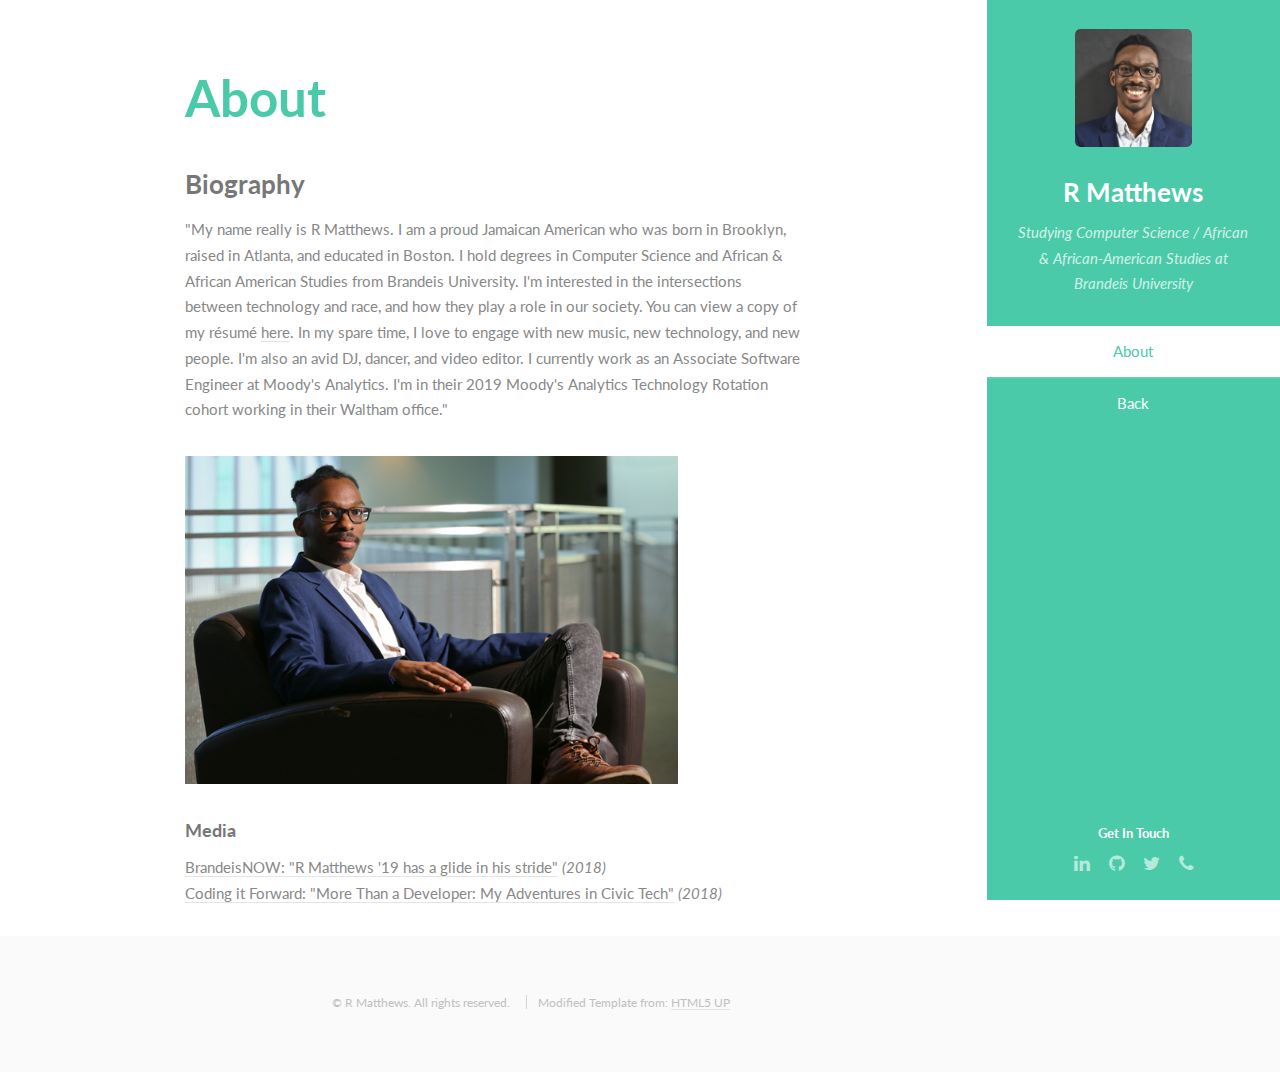
==== about.html @ 889acfdd "bio update" ====
<!DOCTYPE HTML>
<!--
	Read Only by HTML5 UP
	html5up.net | @ajlkn
	Free for personal and commercial use under the CCA 3.0 license (html5up.net/license)
-->
<html>

<head>
	<title>R Matthews</title>
	<meta charset="utf-8" />
	<meta name="viewport" content="width=device-width, initial-scale=1" />
	<!--[if lte IE 8]><script src="assets/js/ie/html5shiv.js"></script><![endif]-->
	<link rel="stylesheet" href="assets/css/main.css" />
	<!--[if lte IE 8]><link rel="stylesheet" href="assets/css/ie8.css" /><![endif]-->
</head>

<body>

	<!-- Header -->
	<section id="header">
		<header>
			<span class="image avatar"><img src="images/avatar.jpg" alt="" /></span>
			<h1 id="logo"><a href="index.html">R Matthews</a></h1>
			<p>Studying Computer Science / African & African-American Studies at Brandeis University</p>
		</header>
		<nav id="nav">
			<ul>
				<li><a href="#one" class="active">About</a></li>
				<li><a href="index.html">Back</a></li>
			</ul>
		</nav>
		<footer>
			<h5>Get In Touch</h5>
			<ul class="icons">
				<li><a href="https://linkedin.com/in/rrmatthews" class="icon fa-linkedin"><span
							class="label">LinkedIn</span></a></li>
				<li><a href="https://github.com/rrmatthews" class="icon fa-github"><span class="label">Github</span></a>
				</li>
				<li><a href="https://twitter.com/rrmatthews_/" class="icon fa-twitter"><span
							class="label">Twitter</span></a></li>
				<li><a href="tel:4048952339" class="icon fa-phone"><span class="label">Call Me</span></a></li>
			</ul>
		</footer>
	</section>

	<!-- Wrapper -->
	<div id="wrapper">

		<!-- Main -->
		<div id="main">

			<!-- One -->
			<section id="two">
				<div class="container">
					<header class="major">
						<h2>About</h2>
					</header>
					<h3>Biography</h3>
					<p>"My name really is R Matthews. I am a proud Jamaican American who was born in Brooklyn, raised in
						Atlanta, and educated in Boston. I hold degrees in Computer Science and African & African
						American Studies from Brandeis University. I'm interested in the intersections between
						technology and race, and how they play a role in our society. You can view a copy of my résumé
						<a href="resume.html">here</a>. In my spare time, I love to engage with new music, new
						technology, and new people. I'm also an avid DJ, dancer, and video editor. I currently work as an Associate Software Engineer at Moody's Analytics. I'm in their 2019
						Moody's Analytics Technology Rotation cohort working in their Waltham office."</p>
					<img src="images/rbio.jpg" width="80%" height="80%">
					<br>
					<br>
					<h4>Media</h4>
					<a href="http://www.brandeis.edu/now/2018/may/r-matthews-profile.html">BrandeisNOW: "R Matthews '19
						has a glide in his stride"</a><em> (2018)</em>
					<br>
					<a
						href="https://blog.codingitforward.com/more-than-a-developer-my-adventures-in-civic-tech-6058b8c150d8">Coding
						it Forward: "More Than a Developer: My Adventures in Civic Tech"</a><em> (2018)</em>
				</div>
			</section>
		</div>
	</div>

	<!-- Footer -->
	<section id="footer">
		<div class="container">
			<ul class="copyright">
				<li>&copy; R Matthews. All rights reserved.</li>
				<li>Modified Template from: <a href="http://html5up.net">HTML5 UP</a></li>
			</ul>
		</div>
	</section>

	<!-- Scripts -->
	<script src="assets/js/jquery.min.js"></script>
	<script src="assets/js/jquery.scrollzer.min.js"></script>
	<script src="assets/js/jquery.scrolly.min.js"></script>
	<script src="assets/js/skel.min.js"></script>
	<script src="assets/js/util.js"></script>
	<!--[if lte IE 8]><script src="assets/js/ie/respond.min.js"></script><![endif]-->
	<script src="assets/js/main.js"></script>
</body>
---- assets/css/main.css ----
@import url("font-awesome.min.css");
@import url("https://fonts.googleapis.com/css?family=Lato:400,400italic,700,700italic|Source+Code+Pro:400");

/*
	Read Only by HTML5 UP
	html5up.net | @ajlkn
	Free for personal and commercial use under the CCA 3.0 license (html5up.net/license)
*/

/* Reset */

	html, body, div, span, applet, object, iframe, h1, h2, h3, h4, h5, h6, p, blockquote, pre, a, abbr, acronym, address, big, cite, code, del, dfn, em, img, ins, kbd, q, s, samp, small, strike, strong, sub, sup, tt, var, b, u, i, center, dl, dt, dd, ol, ul, li, fieldset, form, label, legend, table, caption, tbody, tfoot, thead, tr, th, td, article, aside, canvas, details, embed, figure, figcaption, footer, header, hgroup, menu, nav, output, ruby, section, summary, time, mark, audio, video {
		margin: 0;
		padding: 0;
		border: 0;
		font-size: 100%;
		font: inherit;
		vertical-align: baseline;
	}

	article, aside, details, figcaption, figure, footer, header, hgroup, menu, nav, section {
		display: block;
	}

	body {
		line-height: 1;
	}

	ol, ul {
		list-style: none;
	}

	blockquote, q {
		quotes: none;
	}

	blockquote:before, blockquote:after, q:before, q:after {
		content: '';
		content: none;
	}

	table {
		border-collapse: collapse;
		border-spacing: 0;
	}

	body {
		-webkit-text-size-adjust: none;
	}

/* Box Model */

	*, *:before, *:after {
		-moz-box-sizing: border-box;
		-webkit-box-sizing: border-box;
		box-sizing: border-box;
	}

/* Containers */

	.container {
		margin-left: auto;
		margin-right: auto;
	}

	.container.\31 25\25 {
		width: 100%;
		max-width: 56.25em;
		min-width: 45em;
	}

	.container.\37 5\25 {
		width: 33.75em;
	}

	.container.\35 0\25 {
		width: 22.5em;
	}

	.container.\32 5\25 {
		width: 11.25em;
	}

	.container {
		width: 45em;
	}

	@media screen and (max-width: 1680px) {

		.container.\31 25\25 {
			width: 100%;
			max-width: 56.25em;
			min-width: 45em;
		}

		.container.\37 5\25 {
			width: 33.75em;
		}

		.container.\35 0\25 {
			width: 22.5em;
		}

		.container.\32 5\25 {
			width: 11.25em;
		}

		.container {
			width: 45em;
		}

	}

	@media screen and (max-width: 1280px) {

		.container.\31 25\25 {
			width: 100%;
			max-width: 52.5em;
			min-width: 42em;
		}

		.container.\37 5\25 {
			width: 31.5em;
		}

		.container.\35 0\25 {
			width: 21em;
		}

		.container.\32 5\25 {
			width: 10.5em;
		}

		.container {
			width: 42em;
		}

	}

	@media screen and (max-width: 1024px) {

		.container.\31 25\25 {
			width: 100%;
			max-width: 106.25%;
			min-width: 85%;
		}

		.container.\37 5\25 {
			width: 63.75%;
		}

		.container.\35 0\25 {
			width: 42.5%;
		}

		.container.\32 5\25 {
			width: 21.25%;
		}

		.container {
			width: 85% !important;
		}

	}

	@media screen and (max-width: 736px) {

		.container.\31 25\25 {
			width: 100%;
			max-width: 112.5%;
			min-width: 90%;
		}

		.container.\37 5\25 {
			width: 67.5%;
		}

		.container.\35 0\25 {
			width: 45%;
		}

		.container.\32 5\25 {
			width: 22.5%;
		}

		.container {
			width: 90% !important;
		}

	}

	@media screen and (max-width: 480px) {

		.container.\31 25\25 {
			width: 100%;
			max-width: 112.5%;
			min-width: 90%;
		}

		.container.\37 5\25 {
			width: 67.5%;
		}

		.container.\35 0\25 {
			width: 45%;
		}

		.container.\32 5\25 {
			width: 22.5%;
		}

		.container {
			width: 90% !important;
		}

	}

/* Grid */

	.row {
		border-bottom: solid 1px transparent;
		-moz-box-sizing: border-box;
		-webkit-box-sizing: border-box;
		box-sizing: border-box;
	}

	.row > * {
		float: left;
		-moz-box-sizing: border-box;
		-webkit-box-sizing: border-box;
		box-sizing: border-box;
	}

	.row:after, .row:before {
		content: '';
		display: block;
		clear: both;
		height: 0;
	}

	.row.uniform > * > :first-child {
		margin-top: 0;
	}

	.row.uniform > * > :last-child {
		margin-bottom: 0;
	}

	.row.\30 \25 > * {
		padding: 0 0 0 0em;
	}

	.row.\30 \25 {
		margin: 0 0 -1px 0em;
	}

	.row.uniform.\30 \25 > * {
		padding: 0em 0 0 0em;
	}

	.row.uniform.\30 \25 {
		margin: 0em 0 -1px 0em;
	}

	.row > * {
		padding: 0 0 0 2em;
	}

	.row {
		margin: 0 0 -1px -2em;
	}

	.row.uniform > * {
		padding: 2em 0 0 2em;
	}

	.row.uniform {
		margin: -2em 0 -1px -2em;
	}

	.row.\32 00\25 > * {
		padding: 0 0 0 4em;
	}

	.row.\32 00\25 {
		margin: 0 0 -1px -4em;
	}

	.row.uniform.\32 00\25 > * {
		padding: 4em 0 0 4em;
	}

	.row.uniform.\32 00\25 {
		margin: -4em 0 -1px -4em;
	}

	.row.\31 50\25 > * {
		padding: 0 0 0 3em;
	}

	.row.\31 50\25 {
		margin: 0 0 -1px -3em;
	}

	.row.uniform.\31 50\25 > * {
		padding: 3em 0 0 3em;
	}

	.row.uniform.\31 50\25 {
		margin: -3em 0 -1px -3em;
	}

	.row.\35 0\25 > * {
		padding: 0 0 0 1em;
	}

	.row.\35 0\25 {
		margin: 0 0 -1px -1em;
	}

	.row.uniform.\35 0\25 > * {
		padding: 1em 0 0 1em;
	}

	.row.uniform.\35 0\25 {
		margin: -1em 0 -1px -1em;
	}

	.row.\32 5\25 > * {
		padding: 0 0 0 0.5em;
	}

	.row.\32 5\25 {
		margin: 0 0 -1px -0.5em;
	}

	.row.uniform.\32 5\25 > * {
		padding: 0.5em 0 0 0.5em;
	}

	.row.uniform.\32 5\25 {
		margin: -0.5em 0 -1px -0.5em;
	}

	.\31 2u, .\31 2u\24 {
		width: 100%;
		clear: none;
		margin-left: 0;
	}

	.\31 1u, .\31 1u\24 {
		width: 91.6666666667%;
		clear: none;
		margin-left: 0;
	}

	.\31 0u, .\31 0u\24 {
		width: 83.3333333333%;
		clear: none;
		margin-left: 0;
	}

	.\39 u, .\39 u\24 {
		width: 75%;
		clear: none;
		margin-left: 0;
	}

	.\38 u, .\38 u\24 {
		width: 66.6666666667%;
		clear: none;
		margin-left: 0;
	}

	.\37 u, .\37 u\24 {
		width: 58.3333333333%;
		clear: none;
		margin-left: 0;
	}

	.\36 u, .\36 u\24 {
		width: 50%;
		clear: none;
		margin-left: 0;
	}

	.\35 u, .\35 u\24 {
		width: 41.6666666667%;
		clear: none;
		margin-left: 0;
	}

	.\34 u, .\34 u\24 {
		width: 33.3333333333%;
		clear: none;
		margin-left: 0;
	}

	.\33 u, .\33 u\24 {
		width: 25%;
		clear: none;
		margin-left: 0;
	}

	.\32 u, .\32 u\24 {
		width: 16.6666666667%;
		clear: none;
		margin-left: 0;
	}

	.\31 u, .\31 u\24 {
		width: 8.3333333333%;
		clear: none;
		margin-left: 0;
	}

	.\31 2u\24 + *,
	.\31 1u\24 + *,
	.\31 0u\24 + *,
	.\39 u\24 + *,
	.\38 u\24 + *,
	.\37 u\24 + *,
	.\36 u\24 + *,
	.\35 u\24 + *,
	.\34 u\24 + *,
	.\33 u\24 + *,
	.\32 u\24 + *,
	.\31 u\24 + * {
		clear: left;
	}

	.\-11u {
		margin-left: 91.66667%;
	}

	.\-10u {
		margin-left: 83.33333%;
	}

	.\-9u {
		margin-left: 75%;
	}

	.\-8u {
		margin-left: 66.66667%;
	}

	.\-7u {
		margin-left: 58.33333%;
	}

	.\-6u {
		margin-left: 50%;
	}

	.\-5u {
		margin-left: 41.66667%;
	}

	.\-4u {
		margin-left: 33.33333%;
	}

	.\-3u {
		margin-left: 25%;
	}

	.\-2u {
		margin-left: 16.66667%;
	}

	.\-1u {
		margin-left: 8.33333%;
	}

	@media screen and (max-width: 1680px) {

		.row > * {
			padding: 0 0 0 2em;
		}

		.row {
			margin: 0 0 -1px -2em;
		}

		.row.uniform > * {
			padding: 2em 0 0 2em;
		}

		.row.uniform {
			margin: -2em 0 -1px -2em;
		}

		.row.\32 00\25 > * {
			padding: 0 0 0 4em;
		}

		.row.\32 00\25 {
			margin: 0 0 -1px -4em;
		}

		.row.uniform.\32 00\25 > * {
			padding: 4em 0 0 4em;
		}

		.row.uniform.\32 00\25 {
			margin: -4em 0 -1px -4em;
		}

		.row.\31 50\25 > * {
			padding: 0 0 0 3em;
		}

		.row.\31 50\25 {
			margin: 0 0 -1px -3em;
		}

		.row.uniform.\31 50\25 > * {
			padding: 3em 0 0 3em;
		}

		.row.uniform.\31 50\25 {
			margin: -3em 0 -1px -3em;
		}

		.row.\35 0\25 > * {
			padding: 0 0 0 1em;
		}

		.row.\35 0\25 {
			margin: 0 0 -1px -1em;
		}

		.row.uniform.\35 0\25 > * {
			padding: 1em 0 0 1em;
		}

		.row.uniform.\35 0\25 {
			margin: -1em 0 -1px -1em;
		}

		.row.\32 5\25 > * {
			padding: 0 0 0 0.5em;
		}

		.row.\32 5\25 {
			margin: 0 0 -1px -0.5em;
		}

		.row.uniform.\32 5\25 > * {
			padding: 0.5em 0 0 0.5em;
		}

		.row.uniform.\32 5\25 {
			margin: -0.5em 0 -1px -0.5em;
		}

		.\31 2u\28xlarge\29, .\31 2u\24\28xlarge\29 {
			width: 100%;
			clear: none;
			margin-left: 0;
		}

		.\31 1u\28xlarge\29, .\31 1u\24\28xlarge\29 {
			width: 91.6666666667%;
			clear: none;
			margin-left: 0;
		}

		.\31 0u\28xlarge\29, .\31 0u\24\28xlarge\29 {
			width: 83.3333333333%;
			clear: none;
			margin-left: 0;
		}

		.\39 u\28xlarge\29, .\39 u\24\28xlarge\29 {
			width: 75%;
			clear: none;
			margin-left: 0;
		}

		.\38 u\28xlarge\29, .\38 u\24\28xlarge\29 {
			width: 66.6666666667%;
			clear: none;
			margin-left: 0;
		}

		.\37 u\28xlarge\29, .\37 u\24\28xlarge\29 {
			width: 58.3333333333%;
			clear: none;
			margin-left: 0;
		}

		.\36 u\28xlarge\29, .\36 u\24\28xlarge\29 {
			width: 50%;
			clear: none;
			margin-left: 0;
		}

		.\35 u\28xlarge\29, .\35 u\24\28xlarge\29 {
			width: 41.6666666667%;
			clear: none;
			margin-left: 0;
		}

		.\34 u\28xlarge\29, .\34 u\24\28xlarge\29 {
			width: 33.3333333333%;
			clear: none;
			margin-left: 0;
		}

		.\33 u\28xlarge\29, .\33 u\24\28xlarge\29 {
			width: 25%;
			clear: none;
			margin-left: 0;
		}

		.\32 u\28xlarge\29, .\32 u\24\28xlarge\29 {
			width: 16.6666666667%;
			clear: none;
			margin-left: 0;
		}

		.\31 u\28xlarge\29, .\31 u\24\28xlarge\29 {
			width: 8.3333333333%;
			clear: none;
			margin-left: 0;
		}

		.\31 2u\24\28xlarge\29 + *,
		.\31 1u\24\28xlarge\29 + *,
		.\31 0u\24\28xlarge\29 + *,
		.\39 u\24\28xlarge\29 + *,
		.\38 u\24\28xlarge\29 + *,
		.\37 u\24\28xlarge\29 + *,
		.\36 u\24\28xlarge\29 + *,
		.\35 u\24\28xlarge\29 + *,
		.\34 u\24\28xlarge\29 + *,
		.\33 u\24\28xlarge\29 + *,
		.\32 u\24\28xlarge\29 + *,
		.\31 u\24\28xlarge\29 + * {
			clear: left;
		}

		.\-11u\28xlarge\29 {
			margin-left: 91.66667%;
		}

		.\-10u\28xlarge\29 {
			margin-left: 83.33333%;
		}

		.\-9u\28xlarge\29 {
			margin-left: 75%;
		}

		.\-8u\28xlarge\29 {
			margin-left: 66.66667%;
		}

		.\-7u\28xlarge\29 {
			margin-left: 58.33333%;
		}

		.\-6u\28xlarge\29 {
			margin-left: 50%;
		}

		.\-5u\28xlarge\29 {
			margin-left: 41.66667%;
		}

		.\-4u\28xlarge\29 {
			margin-left: 33.33333%;
		}

		.\-3u\28xlarge\29 {
			margin-left: 25%;
		}

		.\-2u\28xlarge\29 {
			margin-left: 16.66667%;
		}

		.\-1u\28xlarge\29 {
			margin-left: 8.33333%;
		}

	}

	@media screen and (max-width: 1280px) {

		.row > * {
			padding: 0 0 0 1.5em;
		}

		.row {
			margin: 0 0 -1px -1.5em;
		}

		.row.uniform > * {
			padding: 1.5em 0 0 1.5em;
		}

		.row.uniform {
			margin: -1.5em 0 -1px -1.5em;
		}

		.row.\32 00\25 > * {
			padding: 0 0 0 3em;
		}

		.row.\32 00\25 {
			margin: 0 0 -1px -3em;
		}

		.row.uniform.\32 00\25 > * {
			padding: 3em 0 0 3em;
		}

		.row.uniform.\32 00\25 {
			margin: -3em 0 -1px -3em;
		}

		.row.\31 50\25 > * {
			padding: 0 0 0 2.25em;
		}

		.row.\31 50\25 {
			margin: 0 0 -1px -2.25em;
		}

		.row.uniform.\31 50\25 > * {
			padding: 2.25em 0 0 2.25em;
		}

		.row.uniform.\31 50\25 {
			margin: -2.25em 0 -1px -2.25em;
		}

		.row.\35 0\25 > * {
			padding: 0 0 0 0.75em;
		}

		.row.\35 0\25 {
			margin: 0 0 -1px -0.75em;
		}

		.row.uniform.\35 0\25 > * {
			padding: 0.75em 0 0 0.75em;
		}

		.row.uniform.\35 0\25 {
			margin: -0.75em 0 -1px -0.75em;
		}

		.row.\32 5\25 > * {
			padding: 0 0 0 0.375em;
		}

		.row.\32 5\25 {
			margin: 0 0 -1px -0.375em;
		}

		.row.uniform.\32 5\25 > * {
			padding: 0.375em 0 0 0.375em;
		}

		.row.uniform.\32 5\25 {
			margin: -0.375em 0 -1px -0.375em;
		}

		.\31 2u\28large\29, .\31 2u\24\28large\29 {
			width: 100%;
			clear: none;
			margin-left: 0;
		}

		.\31 1u\28large\29, .\31 1u\24\28large\29 {
			width: 91.6666666667%;
			clear: none;
			margin-left: 0;
		}

		.\31 0u\28large\29, .\31 0u\24\28large\29 {
			width: 83.3333333333%;
			clear: none;
			margin-left: 0;
		}

		.\39 u\28large\29, .\39 u\24\28large\29 {
			width: 75%;
			clear: none;
			margin-left: 0;
		}

		.\38 u\28large\29, .\38 u\24\28large\29 {
			width: 66.6666666667%;
			clear: none;
			margin-left: 0;
		}

		.\37 u\28large\29, .\37 u\24\28large\29 {
			width: 58.3333333333%;
			clear: none;
			margin-left: 0;
		}

		.\36 u\28large\29, .\36 u\24\28large\29 {
			width: 50%;
			clear: none;
			margin-left: 0;
		}

		.\35 u\28large\29, .\35 u\24\28large\29 {
			width: 41.6666666667%;
			clear: none;
			margin-left: 0;
		}

		.\34 u\28large\29, .\34 u\24\28large\29 {
			width: 33.3333333333%;
			clear: none;
			margin-left: 0;
		}

		.\33 u\28large\29, .\33 u\24\28large\29 {
			width: 25%;
			clear: none;
			margin-left: 0;
		}

		.\32 u\28large\29, .\32 u\24\28large\29 {
			width: 16.6666666667%;
			clear: none;
			margin-left: 0;
		}

		.\31 u\28large\29, .\31 u\24\28large\29 {
			width: 8.3333333333%;
			clear: none;
			margin-left: 0;
		}

		.\31 2u\24\28large\29 + *,
		.\31 1u\24\28large\29 + *,
		.\31 0u\24\28large\29 + *,
		.\39 u\24\28large\29 + *,
		.\38 u\24\28large\29 + *,
		.\37 u\24\28large\29 + *,
		.\36 u\24\28large\29 + *,
		.\35 u\24\28large\29 + *,
		.\34 u\24\28large\29 + *,
		.\33 u\24\28large\29 + *,
		.\32 u\24\28large\29 + *,
		.\31 u\24\28large\29 + * {
			clear: left;
		}

		.\-11u\28large\29 {
			margin-left: 91.66667%;
		}

		.\-10u\28large\29 {
			margin-left: 83.33333%;
		}

		.\-9u\28large\29 {
			margin-left: 75%;
		}

		.\-8u\28large\29 {
			margin-left: 66.66667%;
		}

		.\-7u\28large\29 {
			margin-left: 58.33333%;
		}

		.\-6u\28large\29 {
			margin-left: 50%;
		}

		.\-5u\28large\29 {
			margin-left: 41.66667%;
		}

		.\-4u\28large\29 {
			margin-left: 33.33333%;
		}

		.\-3u\28large\29 {
			margin-left: 25%;
		}

		.\-2u\28large\29 {
			margin-left: 16.66667%;
		}

		.\-1u\28large\29 {
			margin-left: 8.33333%;
		}

	}

	@media screen and (max-width: 1024px) {

		.row > * {
			padding: 0 0 0 1.5em;
		}

		.row {
			margin: 0 0 -1px -1.5em;
		}

		.row.uniform > * {
			padding: 1.5em 0 0 1.5em;
		}

		.row.uniform {
			margin: -1.5em 0 -1px -1.5em;
		}

		.row.\32 00\25 > * {
			padding: 0 0 0 3em;
		}

		.row.\32 00\25 {
			margin: 0 0 -1px -3em;
		}

		.row.uniform.\32 00\25 > * {
			padding: 3em 0 0 3em;
		}

		.row.uniform.\32 00\25 {
			margin: -3em 0 -1px -3em;
		}

		.row.\31 50\25 > * {
			padding: 0 0 0 2.25em;
		}

		.row.\31 50\25 {
			margin: 0 0 -1px -2.25em;
		}

		.row.uniform.\31 50\25 > * {
			padding: 2.25em 0 0 2.25em;
		}

		.row.uniform.\31 50\25 {
			margin: -2.25em 0 -1px -2.25em;
		}

		.row.\35 0\25 > * {
			padding: 0 0 0 0.75em;
		}

		.row.\35 0\25 {
			margin: 0 0 -1px -0.75em;
		}

		.row.uniform.\35 0\25 > * {
			padding: 0.75em 0 0 0.75em;
		}

		.row.uniform.\35 0\25 {
			margin: -0.75em 0 -1px -0.75em;
		}

		.row.\32 5\25 > * {
			padding: 0 0 0 0.375em;
		}

		.row.\32 5\25 {
			margin: 0 0 -1px -0.375em;
		}

		.row.uniform.\32 5\25 > * {
			padding: 0.375em 0 0 0.375em;
		}

		.row.uniform.\32 5\25 {
			margin: -0.375em 0 -1px -0.375em;
		}

		.\31 2u\28medium\29, .\31 2u\24\28medium\29 {
			width: 100%;
			clear: none;
			margin-left: 0;
		}

		.\31 1u\28medium\29, .\31 1u\24\28medium\29 {
			width: 91.6666666667%;
			clear: none;
			margin-left: 0;
		}

		.\31 0u\28medium\29, .\31 0u\24\28medium\29 {
			width: 83.3333333333%;
			clear: none;
			margin-left: 0;
		}

		.\39 u\28medium\29, .\39 u\24\28medium\29 {
			width: 75%;
			clear: none;
			margin-left: 0;
		}

		.\38 u\28medium\29, .\38 u\24\28medium\29 {
			width: 66.6666666667%;
			clear: none;
			margin-left: 0;
		}

		.\37 u\28medium\29, .\37 u\24\28medium\29 {
			width: 58.3333333333%;
			clear: none;
			margin-left: 0;
		}

		.\36 u\28medium\29, .\36 u\24\28medium\29 {
			width: 50%;
			clear: none;
			margin-left: 0;
		}

		.\35 u\28medium\29, .\35 u\24\28medium\29 {
			width: 41.6666666667%;
			clear: none;
			margin-left: 0;
		}

		.\34 u\28medium\29, .\34 u\24\28medium\29 {
			width: 33.3333333333%;
			clear: none;
			margin-left: 0;
		}

		.\33 u\28medium\29, .\33 u\24\28medium\29 {
			width: 25%;
			clear: none;
			margin-left: 0;
		}

		.\32 u\28medium\29, .\32 u\24\28medium\29 {
			width: 16.6666666667%;
			clear: none;
			margin-left: 0;
		}

		.\31 u\28medium\29, .\31 u\24\28medium\29 {
			width: 8.3333333333%;
			clear: none;
			margin-left: 0;
		}

		.\31 2u\24\28medium\29 + *,
		.\31 1u\24\28medium\29 + *,
		.\31 0u\24\28medium\29 + *,
		.\39 u\24\28medium\29 + *,
		.\38 u\24\28medium\29 + *,
		.\37 u\24\28medium\29 + *,
		.\36 u\24\28medium\29 + *,
		.\35 u\24\28medium\29 + *,
		.\34 u\24\28medium\29 + *,
		.\33 u\24\28medium\29 + *,
		.\32 u\24\28medium\29 + *,
		.\31 u\24\28medium\29 + * {
			clear: left;
		}

		.\-11u\28medium\29 {
			margin-left: 91.66667%;
		}

		.\-10u\28medium\29 {
			margin-left: 83.33333%;
		}

		.\-9u\28medium\29 {
			margin-left: 75%;
		}

		.\-8u\28medium\29 {
			margin-left: 66.66667%;
		}

		.\-7u\28medium\29 {
			margin-left: 58.33333%;
		}

		.\-6u\28medium\29 {
			margin-left: 50%;
		}

		.\-5u\28medium\29 {
			margin-left: 41.66667%;
		}

		.\-4u\28medium\29 {
			margin-left: 33.33333%;
		}

		.\-3u\28medium\29 {
			margin-left: 25%;
		}

		.\-2u\28medium\29 {
			margin-left: 16.66667%;
		}

		.\-1u\28medium\29 {
			margin-left: 8.33333%;
		}

	}

	@media screen and (max-width: 736px) {

		.row > * {
			padding: 0 0 0 1.25em;
		}

		.row {
			margin: 0 0 -1px -1.25em;
		}

		.row.uniform > * {
			padding: 1.25em 0 0 1.25em;
		}

		.row.uniform {
			margin: -1.25em 0 -1px -1.25em;
		}

		.row.\32 00\25 > * {
			padding: 0 0 0 2.5em;
		}

		.row.\32 00\25 {
			margin: 0 0 -1px -2.5em;
		}

		.row.uniform.\32 00\25 > * {
			padding: 2.5em 0 0 2.5em;
		}

		.row.uniform.\32 00\25 {
			margin: -2.5em 0 -1px -2.5em;
		}

		.row.\31 50\25 > * {
			padding: 0 0 0 1.875em;
		}

		.row.\31 50\25 {
			margin: 0 0 -1px -1.875em;
		}

		.row.uniform.\31 50\25 > * {
			padding: 1.875em 0 0 1.875em;
		}

		.row.uniform.\31 50\25 {
			margin: -1.875em 0 -1px -1.875em;
		}

		.row.\35 0\25 > * {
			padding: 0 0 0 0.625em;
		}

		.row.\35 0\25 {
			margin: 0 0 -1px -0.625em;
		}

		.row.uniform.\35 0\25 > * {
			padding: 0.625em 0 0 0.625em;
		}

		.row.uniform.\35 0\25 {
			margin: -0.625em 0 -1px -0.625em;
		}

		.row.\32 5\25 > * {
			padding: 0 0 0 0.3125em;
		}

		.row.\32 5\25 {
			margin: 0 0 -1px -0.3125em;
		}

		.row.uniform.\32 5\25 > * {
			padding: 0.3125em 0 0 0.3125em;
		}

		.row.uniform.\32 5\25 {
			margin: -0.3125em 0 -1px -0.3125em;
		}

		.\31 2u\28small\29, .\31 2u\24\28small\29 {
			width: 100%;
			clear: none;
			margin-left: 0;
		}

		.\31 1u\28small\29, .\31 1u\24\28small\29 {
			width: 91.6666666667%;
			clear: none;
			margin-left: 0;
		}

		.\31 0u\28small\29, .\31 0u\24\28small\29 {
			width: 83.3333333333%;
			clear: none;
			margin-left: 0;
		}

		.\39 u\28small\29, .\39 u\24\28small\29 {
			width: 75%;
			clear: none;
			margin-left: 0;
		}

		.\38 u\28small\29, .\38 u\24\28small\29 {
			width: 66.6666666667%;
			clear: none;
			margin-left: 0;
		}

		.\37 u\28small\29, .\37 u\24\28small\29 {
			width: 58.3333333333%;
			clear: none;
			margin-left: 0;
		}

		.\36 u\28small\29, .\36 u\24\28small\29 {
			width: 50%;
			clear: none;
			margin-left: 0;
		}

		.\35 u\28small\29, .\35 u\24\28small\29 {
			width: 41.6666666667%;
			clear: none;
			margin-left: 0;
		}

		.\34 u\28small\29, .\34 u\24\28small\29 {
			width: 33.3333333333%;
			clear: none;
			margin-left: 0;
		}

		.\33 u\28small\29, .\33 u\24\28small\29 {
			width: 25%;
			clear: none;
			margin-left: 0;
		}

		.\32 u\28small\29, .\32 u\24\28small\29 {
			width: 16.6666666667%;
			clear: none;
			margin-left: 0;
		}

		.\31 u\28small\29, .\31 u\24\28small\29 {
			width: 8.3333333333%;
			clear: none;
			margin-left: 0;
		}

		.\31 2u\24\28small\29 + *,
		.\31 1u\24\28small\29 + *,
		.\31 0u\24\28small\29 + *,
		.\39 u\24\28small\29 + *,
		.\38 u\24\28small\29 + *,
		.\37 u\24\28small\29 + *,
		.\36 u\24\28small\29 + *,
		.\35 u\24\28small\29 + *,
		.\34 u\24\28small\29 + *,
		.\33 u\24\28small\29 + *,
		.\32 u\24\28small\29 + *,
		.\31 u\24\28small\29 + * {
			clear: left;
		}

		.\-11u\28small\29 {
			margin-left: 91.66667%;
		}

		.\-10u\28small\29 {
			margin-left: 83.33333%;
		}

		.\-9u\28small\29 {
			margin-left: 75%;
		}

		.\-8u\28small\29 {
			margin-left: 66.66667%;
		}

		.\-7u\28small\29 {
			margin-left: 58.33333%;
		}

		.\-6u\28small\29 {
			margin-left: 50%;
		}

		.\-5u\28small\29 {
			margin-left: 41.66667%;
		}

		.\-4u\28small\29 {
			margin-left: 33.33333%;
		}

		.\-3u\28small\29 {
			margin-left: 25%;
		}

		.\-2u\28small\29 {
			margin-left: 16.66667%;
		}

		.\-1u\28small\29 {
			margin-left: 8.33333%;
		}

	}

	@media screen and (max-width: 480px) {

		.row > * {
			padding: 0 0 0 1.25em;
		}

		.row {
			margin: 0 0 -1px -1.25em;
		}

		.row.uniform > * {
			padding: 1.25em 0 0 1.25em;
		}

		.row.uniform {
			margin: -1.25em 0 -1px -1.25em;
		}

		.row.\32 00\25 > * {
			padding: 0 0 0 2.5em;
		}

		.row.\32 00\25 {
			margin: 0 0 -1px -2.5em;
		}

		.row.uniform.\32 00\25 > * {
			padding: 2.5em 0 0 2.5em;
		}

		.row.uniform.\32 00\25 {
			margin: -2.5em 0 -1px -2.5em;
		}

		.row.\31 50\25 > * {
			padding: 0 0 0 1.875em;
		}

		.row.\31 50\25 {
			margin: 0 0 -1px -1.875em;
		}

		.row.uniform.\31 50\25 > * {
			padding: 1.875em 0 0 1.875em;
		}

		.row.uniform.\31 50\25 {
			margin: -1.875em 0 -1px -1.875em;
		}

		.row.\35 0\25 > * {
			padding: 0 0 0 0.625em;
		}

		.row.\35 0\25 {
			margin: 0 0 -1px -0.625em;
		}

		.row.uniform.\35 0\25 > * {
			padding: 0.625em 0 0 0.625em;
		}

		.row.uniform.\35 0\25 {
			margin: -0.625em 0 -1px -0.625em;
		}

		.row.\32 5\25 > * {
			padding: 0 0 0 0.3125em;
		}

		.row.\32 5\25 {
			margin: 0 0 -1px -0.3125em;
		}

		.row.uniform.\32 5\25 > * {
			padding: 0.3125em 0 0 0.3125em;
		}

		.row.uniform.\32 5\25 {
			margin: -0.3125em 0 -1px -0.3125em;
		}

		.\31 2u\28xsmall\29, .\31 2u\24\28xsmall\29 {
			width: 100%;
			clear: none;
			margin-left: 0;
		}

		.\31 1u\28xsmall\29, .\31 1u\24\28xsmall\29 {
			width: 91.6666666667%;
			clear: none;
			margin-left: 0;
		}

		.\31 0u\28xsmall\29, .\31 0u\24\28xsmall\29 {
			width: 83.3333333333%;
			clear: none;
			margin-left: 0;
		}

		.\39 u\28xsmall\29, .\39 u\24\28xsmall\29 {
			width: 75%;
			clear: none;
			margin-left: 0;
		}

		.\38 u\28xsmall\29, .\38 u\24\28xsmall\29 {
			width: 66.6666666667%;
			clear: none;
			margin-left: 0;
		}

		.\37 u\28xsmall\29, .\37 u\24\28xsmall\29 {
			width: 58.3333333333%;
			clear: none;
			margin-left: 0;
		}

		.\36 u\28xsmall\29, .\36 u\24\28xsmall\29 {
			width: 50%;
			clear: none;
			margin-left: 0;
		}

		.\35 u\28xsmall\29, .\35 u\24\28xsmall\29 {
			width: 41.6666666667%;
			clear: none;
			margin-left: 0;
		}

		.\34 u\28xsmall\29, .\34 u\24\28xsmall\29 {
			width: 33.3333333333%;
			clear: none;
			margin-left: 0;
		}

		.\33 u\28xsmall\29, .\33 u\24\28xsmall\29 {
			width: 25%;
			clear: none;
			margin-left: 0;
		}

		.\32 u\28xsmall\29, .\32 u\24\28xsmall\29 {
			width: 16.6666666667%;
			clear: none;
			margin-left: 0;
		}

		.\31 u\28xsmall\29, .\31 u\24\28xsmall\29 {
			width: 8.3333333333%;
			clear: none;
			margin-left: 0;
		}

		.\31 2u\24\28xsmall\29 + *,
		.\31 1u\24\28xsmall\29 + *,
		.\31 0u\24\28xsmall\29 + *,
		.\39 u\24\28xsmall\29 + *,
		.\38 u\24\28xsmall\29 + *,
		.\37 u\24\28xsmall\29 + *,
		.\36 u\24\28xsmall\29 + *,
		.\35 u\24\28xsmall\29 + *,
		.\34 u\24\28xsmall\29 + *,
		.\33 u\24\28xsmall\29 + *,
		.\32 u\24\28xsmall\29 + *,
		.\31 u\24\28xsmall\29 + * {
			clear: left;
		}

		.\-11u\28xsmall\29 {
			margin-left: 91.66667%;
		}

		.\-10u\28xsmall\29 {
			margin-left: 83.33333%;
		}

		.\-9u\28xsmall\29 {
			margin-left: 75%;
		}

		.\-8u\28xsmall\29 {
			margin-left: 66.66667%;
		}

		.\-7u\28xsmall\29 {
			margin-left: 58.33333%;
		}

		.\-6u\28xsmall\29 {
			margin-left: 50%;
		}

		.\-5u\28xsmall\29 {
			margin-left: 41.66667%;
		}

		.\-4u\28xsmall\29 {
			margin-left: 33.33333%;
		}

		.\-3u\28xsmall\29 {
			margin-left: 25%;
		}

		.\-2u\28xsmall\29 {
			margin-left: 16.66667%;
		}

		.\-1u\28xsmall\29 {
			margin-left: 8.33333%;
		}

	}

/* Basic */

	body {
		background: #fff;
	}

	body, input, select, textarea {
		color: #888;
		font-family: "Lato", sans-serif;
		font-size: 16pt;
		font-weight: 400;
		line-height: 1.75em;
	}

	a {
		-moz-transition: color 0.2s ease-in-out, border-color 0.2s ease-in-out;
		-webkit-transition: color 0.2s ease-in-out, border-color 0.2s ease-in-out;
		-ms-transition: color 0.2s ease-in-out, border-color 0.2s ease-in-out;
		transition: color 0.2s ease-in-out, border-color 0.2s ease-in-out;
		border-bottom: solid 1px #e4e4e4;
		color: inherit;
		text-decoration: none;
	}

		a:hover {
			border-bottom-color: transparent;
			color: #4acaa8 !important;
		}

	strong, b {
		color: #777;
		font-weight: 700;
	}

	em, i {
		font-style: italic;
	}

	p {
		margin: 0 0 2.25em 0;
	}

	h1, h2, h3, h4, h5, h6 {
		color: #777;
		font-weight: 700;
		line-height: 1em;
		margin: 0 0 0.5625em 0;
	}

		h1 a, h2 a, h3 a, h4 a, h5 a, h6 a {
			border: 0;
			color: inherit;
			text-decoration: none;
		}

	h2 {
		font-size: 2em;
		line-height: 1.5em;
	}

	h3 {
		font-size: 1.75em;
		line-height: 1.5em;
	}

	h4 {
		font-size: 1.25em;
		line-height: 1.5em;
	}

	h5 {
		font-size: 0.9em;
		line-height: 1.5em;
	}

	h6 {
		font-size: 0.7em;
		line-height: 1.5em;
	}

	sub {
		font-size: 0.8em;
		position: relative;
		top: 0.5em;
	}

	sup {
		font-size: 0.8em;
		position: relative;
		top: -0.5em;
	}

	hr {
		border: 0;
		border-bottom: solid 2px #f4f4f4;
		margin: 2.25em 0;
	}

		hr.major {
			margin: 3.375em 0;
		}

	blockquote {
		border-left: solid 8px #e4e4e4;
		font-style: italic;
		margin: 0 0 2.25em 0;
		padding: 0.5em 0 0.5em 2em;
	}

	code {
		background: #555;
		border-radius: 5px;
		color: #fff;
		font-family: "Source Code Pro", monospace;
		font-size: 0.9em;
		margin: 0 0.25em;
		padding: 0.25em 0.65em;
	}

	pre {
		font-family: "Source Code Pro", monospace;
		font-size: 0.9em;
		margin: 0 0 2.25em 0;
	}

		pre code {
			-webkit-overflow-scrolling: touch;
			display: block;
			line-height: 1.5em;
			overflow-x: auto;
			padding: 1em 1.5em;
		}

	.align-left {
		text-align: left;
	}

	.align-center {
		text-align: center;
	}

	.align-right {
		text-align: right;
	}

/* Section/Article */

	section.special, article.special {
		text-align: center;
	}

	header p {
		color: #aaa;
		position: relative;
		margin: 0 0 1.6875em 0;
	}

	header h2 + p {
		font-size: 1.25em;
		margin-top: -0.5em;
		line-height: 1.5em;
	}

	header h3 + p {
		font-size: 1.1em;
		margin-top: -0.35em;
		line-height: 1.5em;
	}

	header h4 + p,
	header h5 + p,
	header h6 + p {
		font-size: 0.9em;
		margin-top: -0.25em;
		line-height: 1.5em;
	}

	header.major h2 {
		color: #4acaa8;
		font-size: 3.5em;
	}

		header.major h2 + p {
			color: #777;
			font-size: 1.75em;
			font-weight: 700;
			margin-top: -0.75em;
		}

/* Form */

	form {
		margin: 0 0 2.25em 0;
	}

	label {
		color: #777;
		display: block;
		font-size: 0.9em;
		font-weight: 700;
		margin: 0 0 1.125em 0;
	}

	input::-moz-focus-inner {
		border: 0;
		padding: 0;
	}

	input[type="text"],
	input[type="password"],
	input[type="email"],
	select,
	textarea {
		-moz-appearance: none;
		-webkit-appearance: none;
		-ms-appearance: none;
		appearance: none;
		border-radius: 5px;
		border: none;
		border: solid 2px #e4e4e4;
		color: inherit;
		display: block;
		outline: 0;
		padding: 0 1em;
		text-decoration: none;
		width: 100%;
	}

		input[type="text"]:invalid,
		input[type="password"]:invalid,
		input[type="email"]:invalid,
		select:invalid,
		textarea:invalid {
			box-shadow: none;
		}

		input[type="text"]:focus,
		input[type="password"]:focus,
		input[type="email"]:focus,
		select:focus,
		textarea:focus {
			border-color: #4acaa8;
		}

	.select-wrapper {
		text-decoration: none;
		display: block;
		position: relative;
	}

		.select-wrapper:before {
			-moz-osx-font-smoothing: grayscale;
			-webkit-font-smoothing: antialiased;
			font-family: FontAwesome;
			font-style: normal;
			font-weight: normal;
			text-transform: none !important;
		}

		.select-wrapper:before {
			color: #e4e4e4;
			content: '\f078';
			display: block;
			height: 2.75em;
			line-height: 2.75em;
			pointer-events: none;
			position: absolute;
			right: 0;
			text-align: center;
			top: 0;
			width: 2.75em;
		}

		.select-wrapper select::-ms-expand {
			display: none;
		}

	input[type="text"],
	input[type="password"],
	input[type="email"],
	select {
		height: 2.75em;
	}

	textarea {
		padding: 0.75em 1em;
	}

	input[type="checkbox"],
	input[type="radio"] {
		-moz-appearance: none;
		-webkit-appearance: none;
		-ms-appearance: none;
		appearance: none;
		display: block;
		float: left;
		margin-right: -2em;
		opacity: 0;
		width: 1em;
		z-index: -1;
	}

		input[type="checkbox"] + label,
		input[type="radio"] + label {
			text-decoration: none;
			color: #888;
			cursor: pointer;
			display: inline-block;
			font-size: 1em;
			font-weight: 400;
			padding-left: 2.4em;
			padding-right: 0.75em;
			position: relative;
		}

			input[type="checkbox"] + label:before,
			input[type="radio"] + label:before {
				-moz-osx-font-smoothing: grayscale;
				-webkit-font-smoothing: antialiased;
				font-family: FontAwesome;
				font-style: normal;
				font-weight: normal;
				text-transform: none !important;
			}

			input[type="checkbox"] + label:before,
			input[type="radio"] + label:before {
				background: #fafafa;
				border-radius: 5px;
				border: solid 2px #e4e4e4;
				content: '';
				display: inline-block;
				height: 1.65em;
				left: 0;
				line-height: 1.58125em;
				position: absolute;
				text-align: center;
				top: 0;
				width: 1.65em;
			}

		input[type="checkbox"]:checked + label:before,
		input[type="radio"]:checked + label:before {
			background: #989898;
			border-color: #989898;
			color: #ffffff;
			content: '\f00c';
		}

		input[type="checkbox"]:focus + label:before,
		input[type="radio"]:focus + label:before {
			border-color: #4acaa8;
		}

	input[type="checkbox"] + label:before {
		border-radius: 5px;
	}

	input[type="radio"] + label:before {
		border-radius: 100%;
	}

	::-webkit-input-placeholder {
		color: #aaa !important;
		font-style: italic;
		opacity: 1.0;
	}

	:-moz-placeholder {
		color: #aaa !important;
		font-style: italic;
		opacity: 1.0;
	}

	::-moz-placeholder {
		color: #aaa !important;
		font-style: italic;
		opacity: 1.0;
	}

	:-ms-input-placeholder {
		color: #aaa !important;
		font-style: italic;
		opacity: 1.0;
	}

	.formerize-placeholder {
		color: #aaa !important;
		font-style: italic;
		opacity: 1.0;
	}

/* Box */

	.box {
		border-radius: 5px;
		border: solid 2px #e4e4e4;
		margin-bottom: 2.25em;
		padding: 1.5em;
	}

		.box > :last-child,
		.box > :last-child > :last-child,
		.box > :last-child > :last-child > :last-child {
			margin-bottom: 0;
		}

		.box.alt {
			border: 0;
			border-radius: 0;
			padding: 0;
		}

/* Icon */

	.icon {
		text-decoration: none;
		border-bottom: none;
		position: relative;
	}

		.icon:before {
			-moz-osx-font-smoothing: grayscale;
			-webkit-font-smoothing: antialiased;
			font-family: FontAwesome;
			font-style: normal;
			font-weight: normal;
			text-transform: none !important;
		}

		.icon > .label {
			display: none;
		}

/* Image */

	.image {
		border-radius: 5px;
		border: 0;
		display: inline-block;
		position: relative;
	}

		.image img {
			border-radius: 5px;
			display: block;
		}

		.image.left {
			float: left;
			margin: 0 2.5em 2em 0;
			top: 0.25em;
		}

		.image.right {
			float: right;
			margin: 0 0 2em 2.5em;
			top: 0.25em;
		}

		.image.fit {
			display: block;
			margin: 0 0 2.25em 0;
			width: 100%;
		}

			.image.fit img {
				display: block;
				width: 100%;
			}

		.image.avatar {

			overflow: hidden;
		}

			.image.avatar img {
				
				display: block;
				width: 100%;
			}

/* List */

	ol {
		list-style: decimal;
		margin: 0 0 2.25em 0;
		padding-left: 1.25em;
	}

		ol li {
			padding-left: 0.25em;
		}

	ul {
		list-style: disc;
		margin: 0 0 2.25em 0;
		padding-left: 1em;
	}

		ul li {
			padding-left: 0.5em;
		}

		ul.alt {
			list-style: none;
			padding-left: 0;
		}

			ul.alt li {
				border-top: solid 2px #f4f4f4;
				padding: 0.5em 0;
			}

				ul.alt li:first-child {
					border-top: 0;
					padding-top: 0;
				}

		ul.feature-icons {
			list-style: none;
			padding-left: 0;
		}

			ul.feature-icons li {
				text-decoration: none;
				display: inline-block;
				margin: 0 0 1.6875em 0;
				padding: 0.35em 0 0 3.5em;
				position: relative;
				vertical-align: top;
				width: 48%;
			}

				ul.feature-icons li:before {
					-moz-osx-font-smoothing: grayscale;
					-webkit-font-smoothing: antialiased;
					font-family: FontAwesome;
					font-style: normal;
					font-weight: normal;
					text-transform: none !important;
				}

				ul.feature-icons li:before {
					background: #4acaa8;
					border-radius: 100%;
					color: #ffffff;
					display: block;
					height: 2.5em;
					left: 0;
					line-height: 2.5em;
					position: absolute;
					text-align: center;
					top: 0;
					width: 2.5em;
				}

		ul.icons {
			cursor: default;
			list-style: none;
			padding-left: 0;
		}

			ul.icons li {
				display: inline-block;
				padding: 0 1em 0 0;
			}

				ul.icons li:last-child {
					padding-right: 0 !important;
				}

				ul.icons li .icon:before {
					font-size: 1.25em;
				}

		ul.actions {
			cursor: default;
			list-style: none;
			padding-left: 0;
		}

			ul.actions li {
				display: inline-block;
				padding: 0 1.125em 0 0;
				vertical-align: middle;
			}

				ul.actions li:last-child {
					padding-right: 0;
				}

			ul.actions.small li {
				padding: 0 0.5625em 0 0;
			}

			ul.actions.vertical li {
				display: block;
				padding: 1.125em 0 0 0;
			}

				ul.actions.vertical li:first-child {
					padding-top: 0;
				}

				ul.actions.vertical li > * {
					margin-bottom: 0;
				}

			ul.actions.vertical.small li {
				padding: 0.5625em 0 0 0;
			}

				ul.actions.vertical.small li:first-child {
					padding-top: 0;
				}

			ul.actions.fit {
				display: table;
				margin-left: -1.125em;
				padding: 0;
				table-layout: fixed;
				width: calc(100% + 1.125em);
			}

				ul.actions.fit li {
					display: table-cell;
					padding: 0 0 0 1.125em;
				}

					ul.actions.fit li > * {
						margin-bottom: 0;
					}

				ul.actions.fit.small {
					margin-left: -0.5625em;
					width: calc(100% + 0.5625em);
				}

					ul.actions.fit.small li {
						padding: 0 0 0 0.5625em;
					}

	dl {
		margin: 0 0 2.25em 0;
	}

/* Table */

	.table-wrapper {
		-webkit-overflow-scrolling: touch;
		overflow-x: auto;
	}

	table {
		margin: 0 0 2.25em 0;
		width: 100%;
	}

		table tbody tr {
			border: solid 2px #f4f4f4;
			border-left: 0;
			border-right: 0;
		}

			table tbody tr:nth-child(2n + 1) {
				background-color: #fafafa;
			}

		table td {
			padding: 0.75em 0.75em;
		}

		table th {
			color: #777;
			font-size: 0.9em;
			font-weight: 700;
			padding: 0 0.75em 0.75em 0.75em;
			text-align: left;
		}

		table thead {
			border-bottom: solid 4px #e4e4e4;
		}

		table tfoot {
			border-top: solid 4px #e4e4e4;
		}

		table.alt {
			border-collapse: separate;
		}

			table.alt tbody tr td {
				border: solid 2px #e4e4e4;
				border-left-width: 0;
				border-top-width: 0;
			}

				table.alt tbody tr td:first-child {
					border-left-width: 2px;
				}

			table.alt tbody tr:first-child td {
				border-top-width: 2px;
			}

			table.alt thead {
				border-bottom: 0;
			}

			table.alt tfoot {
				border-top: 0;
			}

/* Button */

	input[type="submit"],
	input[type="reset"],
	input[type="button"],
	.button {
		-moz-appearance: none;
		-webkit-appearance: none;
		-ms-appearance: none;
		appearance: none;
		-moz-transition: background-color 0.2s ease-in-out, color 0.2s ease-in-out;
		-webkit-transition: background-color 0.2s ease-in-out, color 0.2s ease-in-out;
		-ms-transition: background-color 0.2s ease-in-out, color 0.2s ease-in-out;
		transition: background-color 0.2s ease-in-out, color 0.2s ease-in-out;
		background-color: #989898;
		border-radius: 5px;
		border: 0;
		color: #ffffff !important;
		cursor: pointer;
		display: inline-block;
		font-weight: 700;
		height: 2.75em;
		line-height: 2.75em;
		padding: 0 1.5em;
		text-align: center;
		text-decoration: none;
		white-space: nowrap;
	}

		input[type="submit"]:hover,
		input[type="reset"]:hover,
		input[type="button"]:hover,
		.button:hover {
			background-color: #a5a5a5;
			color: #ffffff !important;
		}

		input[type="submit"]:active,
		input[type="reset"]:active,
		input[type="button"]:active,
		.button:active {
			background-color: #8b8b8b;
		}

		input[type="submit"].icon,
		input[type="reset"].icon,
		input[type="button"].icon,
		.button.icon {
			padding-left: 1.35em;
		}

			input[type="submit"].icon:before,
			input[type="reset"].icon:before,
			input[type="button"].icon:before,
			.button.icon:before {
				margin-right: 0.5em;
			}

		input[type="submit"].fit,
		input[type="reset"].fit,
		input[type="button"].fit,
		.button.fit {
			display: block;
			margin: 0 0 1.125em 0;
			width: 100%;
		}

		input[type="submit"].small,
		input[type="reset"].small,
		input[type="button"].small,
		.button.small {
			font-size: 0.8em;
		}

		input[type="submit"].big,
		input[type="reset"].big,
		input[type="button"].big,
		.button.big {
			font-size: 1.35em;
		}

		input[type="submit"].alt,
		input[type="reset"].alt,
		input[type="button"].alt,
		.button.alt {
			background-color: transparent;
			box-shadow: inset 0 0 0 2px #e4e4e4;
			color: #777 !important;
		}

			input[type="submit"].alt:hover,
			input[type="reset"].alt:hover,
			input[type="button"].alt:hover,
			.button.alt:hover {
				background-color: #f4f4f4;
				color: #777 !important;
			}

			input[type="submit"].alt:active,
			input[type="reset"].alt:active,
			input[type="button"].alt:active,
			.button.alt:active {
				background-color: #eaeaea;
			}

			input[type="submit"].alt.icon:before,
			input[type="reset"].alt.icon:before,
			input[type="button"].alt.icon:before,
			.button.alt.icon:before {
				color: #aaa;
			}

		input[type="submit"].special,
		input[type="reset"].special,
		input[type="button"].special,
		.button.special {
			background-color: #4acaa8;
			color: #ffffff !important;
		}

			input[type="submit"].special:hover,
			input[type="reset"].special:hover,
			input[type="button"].special:hover,
			.button.special:hover {
				background-color: #5ed0b1;
			}

			input[type="submit"].special:active,
			input[type="reset"].special:active,
			input[type="button"].special:active,
			.button.special:active {
				background-color: #39c29d;
			}

		input[type="submit"].disabled, input[type="submit"]:disabled,
		input[type="reset"].disabled,
		input[type="reset"]:disabled,
		input[type="button"].disabled,
		input[type="button"]:disabled,
		.button.disabled,
		.button:disabled {
			background-color: #888 !important;
			box-shadow: inset 0 -0.15em 0 0 rgba(0, 0, 0, 0.15);
			color: #fff !important;
			cursor: default;
			opacity: 0.25;
		}

/* Features */

	.features article {
		border-top: solid 3px #f4f4f4;
		margin-bottom: 2.25em;
		padding-top: 2.25em;
	}

		.features article:first-child {
			border-top: 0;
			padding-top: 0;
		}

		.features article .image {
			display: inline-block;
			padding-right: 2.5em;
			vertical-align: middle;
			width: 48%;
		}

			.features article .image img {
				display: block;
				width: 100%;
			}

		.features article .inner {
			display: inline-block;
			vertical-align: middle;
			width: 50%;
		}

			.features article .inner > :last-child {
				margin-bottom: 0;
			}

/* Header */

	#header {
		display: -moz-flex;
		display: -webkit-flex;
		display: -ms-flex;
		display: flex;
		-moz-flex-direction: column;
		-webkit-flex-direction: column;
		-ms-flex-direction: column;
		flex-direction: column;
		-moz-justify-content: space-between;
		-webkit-justify-content: space-between;
		-ms-justify-content: space-between;
		justify-content: space-between;
		background: #4acaa8;
		color: #d1f1e9;
		height: 100%;
		overflow-y: auto;
		position: fixed;
		text-align: center;
		top: 0;
		width: 23em;
		right: 0;
	}

		#header h1, #header h2, #header h3, #header h4, #header h5, #header h6 {
			color: #ffffff;
		}

			#header h1 a, #header h2 a, #header h3 a, #header h4 a, #header h5 a, #header h6 a {
				color: #ffffff;
			}

		#header header p {
			color: #b6e9dc;
		}

		#header a {
			color: #d1f1e9;
		}

			#header a:hover {
				color: #ffffff !important;
			}

		#header > header {
			-moz-flex-shrink: 0;
			-webkit-flex-shrink: 0;
			-ms-flex-shrink: 0;
			flex-shrink: 0;
			padding: 3em;
		}

			#header > header .avatar {
				display: block;
				margin: 0 auto 2.25em auto;
				width: 8em;
			}

			#header > header h1 {
				font-size: 1.75em;
				margin: 0;
			}

			#header > header p {
				color: #d1f1e9;
				font-style: italic;
				margin: 1em 0 0 0;
			}

		#header > footer {
			-moz-flex-shrink: 0;
			-webkit-flex-shrink: 0;
			-ms-flex-shrink: 0;
			flex-shrink: 0;
			bottom: 0;
			left: 0;
			padding: 2em;
			width: 100%;
		}

			#header > footer .icons {
				margin: 0;
			}

				#header > footer .icons li a {
					color: #b6e9dc;
				}

		#header > nav {
			-moz-flex-grow: 1;
			-webkit-flex-grow: 1;
			-ms-flex-grow: 1;
			flex-grow: 1;
		}

			#header > nav ul {
				list-style: none;
				margin: 0;
				padding: 0;
			}

				#header > nav ul li {
					border-top: solid 2px #5ccfb0;
					display: block;
					padding: 0;
				}

					#header > nav ul li a {
						-moz-transition: none;
						-webkit-transition: none;
						-ms-transition: none;
						transition: none;
						border: 0;
						color: #ffffff !important;
						display: block;
						padding: 0.85em 0;
						text-decoration: none;
					}

						#header > nav ul li a.active {
							background: #fff;
							color: #4acaa8 !important;
						}

					#header > nav ul li:first-child {
						border-top: 0;
					}

/* Wrapper */

	#wrapper {
		background: #fff;
		padding-right: 23em;
	}

/* Main */

	#main > section {
		border-top: solid 6px #f4f4f4;
	}

		#main > section > .container {
			padding: 6em 0 4em 0;
		}

		#main > section:first-child {
			border-top: 0;
		}

/* One */

	#one:before {
		background-image: url("../../images/banner.jpg");
		background-position: top right;
		background-repeat: no-repeat;
		background-size: cover;
		content: '';
		display: block;
		height: 15em;
		width: 100%;
	}

/* Footer */

	#footer {
		background: #fafafa;
		border-top: 0;
		color: #c0c0c0;
		overflow: hidden;
		padding: 4em 0 2em 0;
	}

		#footer .copyright {
			line-height: 1em;
			list-style: none;
			padding: 0;
		}

			#footer .copyright li {
				border-left: solid 1px #d4d4d4;
				display: inline-block;
				font-size: 0.8em;
				margin-left: 1em;
				padding-left: 1em;
			}

				#footer .copyright li:first-child {
					border-left: 0;
					margin-left: 0;
					padding-left: 0;
				}

				#footer .copyright li a {
					color: inherit;
				}

/* XLarge */

	@media screen and (max-width: 1680px) {

		/* Basic */

			body, input, select, textarea {
				font-size: 13pt;
			}

		/* Header */

			#header {
				width: 21em;
			}

				#header > header {
					padding: 2em;
				}

				#header > footer {
					padding: 1.5em;
				}

		/* Wrapper */

			#wrapper {
				padding-right: 21em;
			}

		/* Main */

			#main > section > .container {
				padding: 4em 0 2em 0;
			}

	}

/* Large */

	@media screen and (max-width: 1280px) {

		/* Basic */

			body, input, select, textarea {
				font-size: 11pt;
			}

		/* Header */

			#header {
				width: 20em;
			}

		/* Wrapper */

			#wrapper {
				padding-right: 20em;
			}

	}

/* Medium */

	#titleBar {
		display: none;
	}

	@media screen and (max-width: 1024px) {

		/* Basic */

			html, body {
				overflow-x: hidden;
			}

			body, input, select, textarea {
				font-size: 12pt;
			}

		/* Image */

			.image.left, .image.right {
				max-width: 40%;
			}

				.image.left img, .image.right img {
					width: 100%;
				}

		/* Header */

			#header {
				-moz-backface-visibility: hidden;
				-webkit-backface-visibility: hidden;
				-ms-backface-visibility: hidden;
				backface-visibility: hidden;
				-moz-transition: -moz-transform 0.5s ease;
				-webkit-transition: -webkit-transform 0.5s ease;
				-ms-transition: -ms-transform 0.5s ease;
				transition: transform 0.5s ease;
				display: block;
				height: 100%;
				overflow-y: auto;
				position: fixed;
				top: 0;
				width: 23em;
				z-index: 10002;
				-moz-transform: translateX(23em);
				-webkit-transform: translateX(23em);
				-ms-transform: translateX(23em);
				transform: translateX(23em);
				right: 0;
			}

				#header > footer {
					bottom: auto;
					left: auto;
					margin: 0.5em 0 0 0;
					position: relative;
					right: auto;
					top: auto;
				}

		/* Wrapper */

			#wrapper {
				-moz-backface-visibility: hidden;
				-webkit-backface-visibility: hidden;
				-ms-backface-visibility: hidden;
				backface-visibility: hidden;
				-moz-transition: -moz-transform 0.5s ease;
				-webkit-transition: -webkit-transform 0.5s ease;
				-ms-transition: -ms-transform 0.5s ease;
				transition: transform 0.5s ease;
				padding: 44px 0 1px 0;
			}

		/* One */

			#one:before {
				height: 10em;
			}

		/* Off-Canvas Navigation */

			#titleBar {
				-moz-backface-visibility: hidden;
				-webkit-backface-visibility: hidden;
				-ms-backface-visibility: hidden;
				backface-visibility: hidden;
				-moz-transition: -moz-transform 0.5s ease;
				-webkit-transition: -webkit-transform 0.5s ease;
				-ms-transition: -ms-transform 0.5s ease;
				transition: transform 0.5s ease;
				display: block;
				height: 44px;
				left: 0;
				position: fixed;
				top: 0;
				width: 100%;
				z-index: 10001;
				background: #222;
				color: #fff;
				min-width: 320px;
			}

				#titleBar .title {
					color: #fff;
					display: block;
					font-weight: 700;
					height: 44px;
					line-height: 44px;
					padding: 0 1em;
					width: 100%;
					text-align: left;
				}

					#titleBar .title a {
						border: 0;
						text-decoration: none;
					}

				#titleBar .toggle {
					text-decoration: none;
					height: 4em;
					position: absolute;
					top: 0;
					width: 6em;
					border: 0;
					outline: 0;
					right: 0;
				}

					#titleBar .toggle:before {
						-moz-osx-font-smoothing: grayscale;
						-webkit-font-smoothing: antialiased;
						font-family: FontAwesome;
						font-style: normal;
						font-weight: normal;
						text-transform: none !important;
					}

					#titleBar .toggle:before {
						background: #4acaa8;
						color: #ffffff;
						content: '\f0c9';
						display: block;
						font-size: 18px;
						height: 44px;
						line-height: 44px;
						position: absolute;
						text-align: center;
						top: 0;
						width: 64px;
						right: 0;
					}

			body.header-visible #wrapper, body.header-visible #titleBar {
				-moz-transform: translateX(-23em);
				-webkit-transform: translateX(-23em);
				-ms-transform: translateX(-23em);
				transform: translateX(-23em);
			}

			body.header-visible #header {
				-moz-transform: translateX(0);
				-webkit-transform: translateX(0);
				-ms-transform: translateX(0);
				transform: translateX(0);
			}

	}

/* Small */

	@media screen and (max-width: 736px) {

		/* Basic */

			body, input, select, textarea {
				font-size: 12pt;
			}

			h1 br, h2 br, h3 br, h4 br, h5 br, h6 br {
				display: none;
			}

			h2 {
				font-size: 1.75em;
			}

			h3 {
				font-size: 1.5em;
			}

			h4 {
				font-size: 1em;
			}

		/* Image */

			.image.left {
				margin: 0 1.5em 1em 0;
			}

			.image.right {
				margin: 0 0 1em 1.5em;
			}

		/* Section/Article */

			header br {
				display: none;
			}

			header.major h2 {
				font-size: 2.5em;
			}

				header.major h2 + p {
					font-size: 1.5em;
				}

		/* Features */

			.features article .image {
				display: block;
				margin: 0 0 2.25em 0;
				padding-right: 0;
				width: 100%;
			}

			.features article .inner {
				display: block;
				width: 100%;
			}

		/* Header */

			#header {
				width: 17em;
				-moz-transform: translateX(17em);
				-webkit-transform: translateX(17em);
				-ms-transform: translateX(17em);
				transform: translateX(17em);
				right: 0;
			}

				#header > header {
					padding: 2em;
				}

					#header > header .avatar {
						margin: 0 auto 1.6875em auto;
						width: 6em;
					}

					#header > header h1 {
						font-size: 1.5em;
					}

					#header > header p {
						margin: 1em 0 0 0;
					}

				#header > footer {
					padding: 1.5em;
				}

		/* Main */

			#main > section > .container {
				padding: 2em 0 0 0;
			}

		/* One */

			#one:before {
				height: 7em;
			}

		/* Footer */

			#footer {
				text-align: center;
			}

				#footer .copyright li {
					border-left: 0;
					display: block;
					line-height: 1.75em;
					margin: 0.75em 0 0 0;
					padding-left: 0;
				}

					#footer .copyright li:first-child {
						margin-top: 0;
					}

		/* Off-Canvas Navigation */

			#titleBar .toggle {
				height: 4em;
				width: 6em;
			}

				#titleBar .toggle:before {
					font-size: 14px;
					width: 44px;
				}

			body.header-visible #wrapper, body.header-visible #titleBar {
				-moz-transform: translateX(-17em);
				-webkit-transform: translateX(-17em);
				-ms-transform: translateX(-17em);
				transform: translateX(-17em);
			}

	}

/* XSmall */

	@media screen and (max-width: 480px) {

		/* Basic */

			html, body {
				min-width: 320px;
			}

			body, input, select, textarea {
				font-size: 12pt;
			}

		/* List */

			ul.actions {
				margin: 0 0 2.25em 0;
			}

				ul.actions li {
					display: block;
					padding: 1.125em 0 0 0;
					text-align: center;
					width: 100%;
				}

					ul.actions li:first-child {
						padding-top: 0;
					}

					ul.actions li > * {
						width: 100%;
						margin: 0 !important;
					}

						ul.actions li > *.icon:before {
							margin-left: -2em;
						}

				ul.actions.small li {
					padding: 0.5625em 0 0 0;
				}

					ul.actions.small li:first-child {
						padding-top: 0;
					}

			ul.feature-icons li {
				display: block;
				width: 100%;
			}

		/* Button */

			input[type="submit"],
			input[type="reset"],
			input[type="button"],
			.button {
				padding: 0;
			}

	}
---- assets/css/ie8.css ----
/*
	Read Only by HTML5 UP
	html5up.net | @ajlkn
	Free for personal and commercial use under the CCA 3.0 license (html5up.net/license)
*/

/* Basic */

	code,
	input[type="text"],
	input[type="password"],
	input[type="email"],
	select,
	textarea,
	.box,
	.image,
	.image img,
	input[type="submit"],
	input[type="reset"],
	input[type="button"],
	.button {
		position: relative;
		-ms-behavior: url("assets/js/ie/PIE.htc");
	}

/* Form */

	input[type="text"],
	input[type="password"],
	input[type="email"],
	select {
		line-height: 2.75em;
	}

	input[type="checkbox"],
	input[type="radio"] {
		-moz-appearance: normal;
		-webkit-appearance: normal;
		-ms-appearance: normal;
		appearance: normal;
	}

		input[type="checkbox"] + label,
		input[type="radio"] + label {
			padding: 0 0 0 1.5em;
		}

			input[type="checkbox"] + label:before,
			input[type="radio"] + label:before {
				display: none;
			}

/* Button */

	input[type="submit"].alt,
	input[type="reset"].alt,
	input[type="button"].alt,
	.button.alt {
		border: solid 2px #e4e4e4;
	}
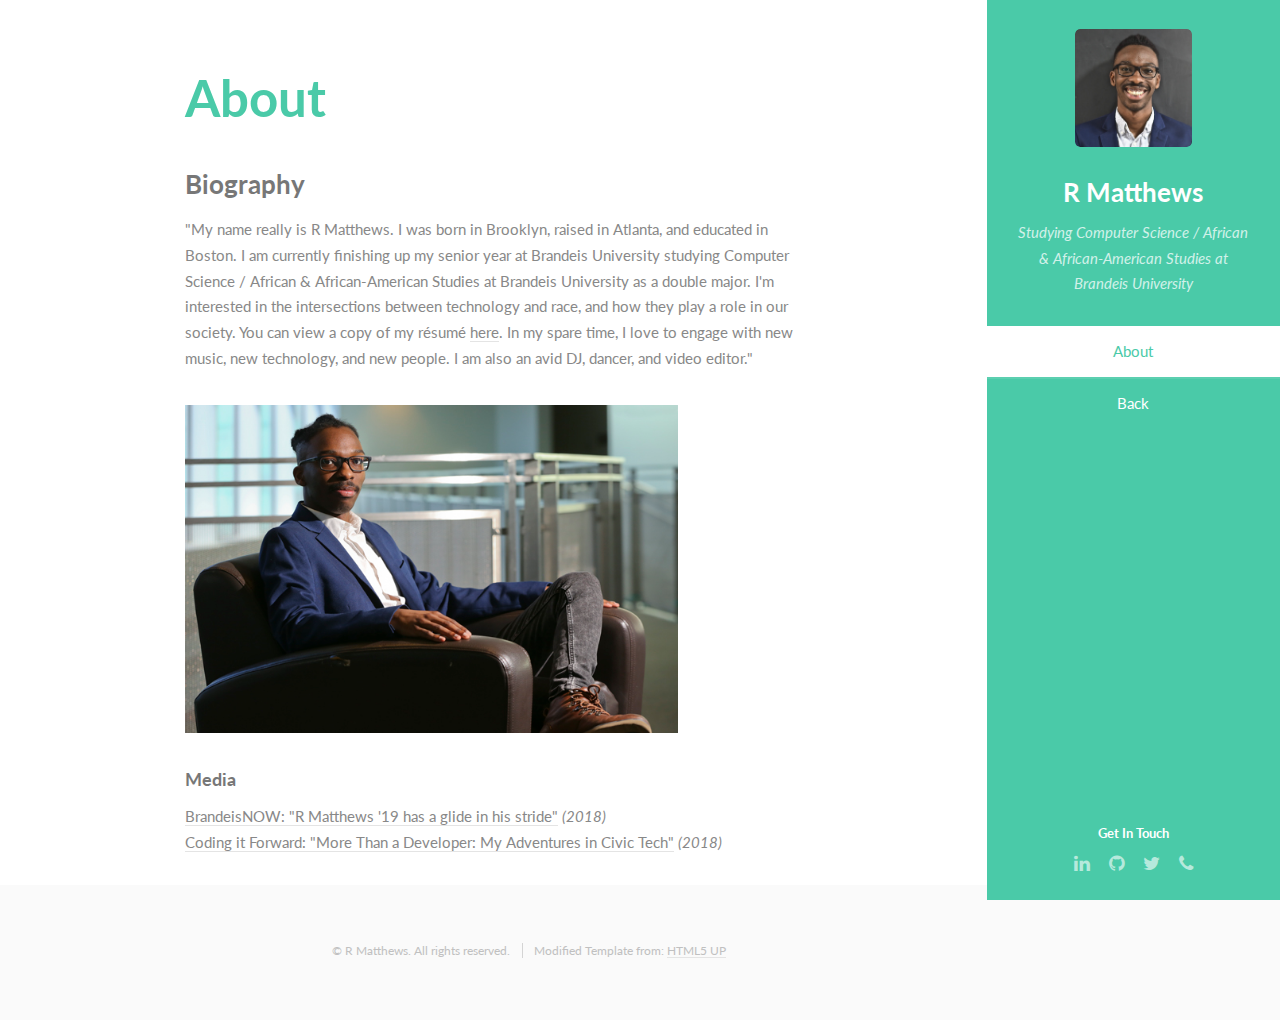
==== commit f9a79e0d: "bio typos" ====
--- a/about.html
+++ b/about.html
@@ -5,96 +5,86 @@
 	Free for personal and commercial use under the CCA 3.0 license (html5up.net/license)
 -->
 <html>
+	<head>
+		<title>R Matthews</title>
+		<meta charset="utf-8" />
+		<meta name="viewport" content="width=device-width, initial-scale=1" />
+		<!--[if lte IE 8]><script src="assets/js/ie/html5shiv.js"></script><![endif]-->
+		<link rel="stylesheet" href="assets/css/main.css" />
+		<!--[if lte IE 8]><link rel="stylesheet" href="assets/css/ie8.css" /><![endif]-->
+	</head>
+	<body>
 
-<head>
-	<title>R Matthews</title>
-	<meta charset="utf-8" />
-	<meta name="viewport" content="width=device-width, initial-scale=1" />
-	<!--[if lte IE 8]><script src="assets/js/ie/html5shiv.js"></script><![endif]-->
-	<link rel="stylesheet" href="assets/css/main.css" />
-	<!--[if lte IE 8]><link rel="stylesheet" href="assets/css/ie8.css" /><![endif]-->
-</head>
+		<!-- Header -->
+			<section id="header">
+				<header>
+					<span class="image avatar"><img src="images/avatar.jpg" alt=""/></span>
+					<h1 id="logo"><a href="index.html">R Matthews</a></h1>
+					<p>Studying Computer Science / African & African-American Studies at Brandeis University</p>
+				</header>
+				<nav id="nav">
+					<ul>
+						<li><a href="#one" class="active">About</a></li>
+						<li><a href="index.html">Back</a></li>
+					</ul>
+				</nav>
+				<footer>
+          <h5>Get In Touch</h5>
+					<ul class="icons">
+						<li><a href="https://linkedin.com/in/rrmatthews" class="icon fa-linkedin"><span class="label">LinkedIn</span></a></li>
+						<li><a href="https://github.com/rrmatthews" class="icon fa-github"><span class="label">Github</span></a></li>
+						<li><a href="https://twitter.com/rrmatthews_/" class="icon fa-twitter"><span class="label">Twitter</span></a></li>
+						<li><a href="tel:4048952339" class="icon fa-phone"><span class="label">Call Me</span></a></li>
+					</ul>
+				</footer>
+			</section>
 
-<body>
+      <!-- Wrapper -->
+  			<div id="wrapper">
 
-	<!-- Header -->
-	<section id="header">
-		<header>
-			<span class="image avatar"><img src="images/avatar.jpg" alt="" /></span>
-			<h1 id="logo"><a href="index.html">R Matthews</a></h1>
-			<p>Studying Computer Science / African & African-American Studies at Brandeis University</p>
-		</header>
-		<nav id="nav">
-			<ul>
-				<li><a href="#one" class="active">About</a></li>
-				<li><a href="index.html">Back</a></li>
-			</ul>
-		</nav>
-		<footer>
-			<h5>Get In Touch</h5>
-			<ul class="icons">
-				<li><a href="https://linkedin.com/in/rrmatthews" class="icon fa-linkedin"><span
-							class="label">LinkedIn</span></a></li>
-				<li><a href="https://github.com/rrmatthews" class="icon fa-github"><span class="label">Github</span></a>
-				</li>
-				<li><a href="https://twitter.com/rrmatthews_/" class="icon fa-twitter"><span
-							class="label">Twitter</span></a></li>
-				<li><a href="tel:4048952339" class="icon fa-phone"><span class="label">Call Me</span></a></li>
-			</ul>
-		</footer>
-	</section>
+  				<!-- Main -->
+  					<div id="main">
 
-	<!-- Wrapper -->
-	<div id="wrapper">
+  						<!-- One -->
+  							<section id="two">
+  								<div class="container">
+  									<header class="major">
+  										<h2>About</h2>
+  									</header>
+                    <h3>Biography</h3>
+                    <p>"My name really is R Matthews. I was born in Brooklyn, raised in Atlanta, and educated in Boston.
+										I am currently finishing up my senior year at Brandeis University studying Computer Science / African & African-American Studies at Brandeis University
+										as a double major. I'm interested in the intersections between technology and race, and how they play
+										a role in our society. You can view a copy of my résumé <a href="resume.html">here</a>. In my spare time,
+										I love to engage with new music, new technology, and new people. I am also an avid DJ, dancer, and video editor."
+                    </p>
+										<img src="images/rbio.jpg" width="80%" height="80%">
+										<br>
+										<br>
+										<h4>Media</h4>
+                    <a href="http://www.brandeis.edu/now/2018/may/r-matthews-profile.html">BrandeisNOW: "R Matthews '19 has a glide in his stride"</a><em> (2018)</em>
+										<br>
+										<a href="https://blog.codingitforward.com/more-than-a-developer-my-adventures-in-civic-tech-6058b8c150d8">Coding it Forward: "More Than a Developer: My Adventures in Civic Tech"</a><em> (2018)</em>
+                  </div>
+  							</section>
+              </div>
+            </div>
 
-		<!-- Main -->
-		<div id="main">
+						<!-- Footer -->
+							<section id="footer">
+								<div class="container">
+									<ul class="copyright">
+										<li>&copy; R Matthews. All rights reserved.</li><li>Modified Template from: <a href="http://html5up.net">HTML5 UP</a></li>
+									</ul>
+								</div>
+							</section>
 
-			<!-- One -->
-			<section id="two">
-				<div class="container">
-					<header class="major">
-						<h2>About</h2>
-					</header>
-					<h3>Biography</h3>
-					<p>"My name really is R Matthews. I am a proud Jamaican American who was born in Brooklyn, raised in
-						Atlanta, and educated in Boston. I hold degrees in Computer Science and African & African
-						American Studies from Brandeis University. I'm interested in the intersections between
-						technology and race, and how they play a role in our society. You can view a copy of my résumé
-						<a href="resume.html">here</a>. In my spare time, I love to engage with new music, new
-						technology, and new people. I'm also an avid DJ, dancer, and video editor. I currently work as an Associate Software Engineer at Moody's Analytics. I'm in their 2019
-						Moody's Analytics Technology Rotation cohort working in their Waltham office."</p>
-					<img src="images/rbio.jpg" width="80%" height="80%">
-					<br>
-					<br>
-					<h4>Media</h4>
-					<a href="http://www.brandeis.edu/now/2018/may/r-matthews-profile.html">BrandeisNOW: "R Matthews '19
-						has a glide in his stride"</a><em> (2018)</em>
-					<br>
-					<a
-						href="https://blog.codingitforward.com/more-than-a-developer-my-adventures-in-civic-tech-6058b8c150d8">Coding
-						it Forward: "More Than a Developer: My Adventures in Civic Tech"</a><em> (2018)</em>
-				</div>
-			</section>
-		</div>
-	</div>
-
-	<!-- Footer -->
-	<section id="footer">
-		<div class="container">
-			<ul class="copyright">
-				<li>&copy; R Matthews. All rights reserved.</li>
-				<li>Modified Template from: <a href="http://html5up.net">HTML5 UP</a></li>
-			</ul>
-		</div>
-	</section>
-
-	<!-- Scripts -->
-	<script src="assets/js/jquery.min.js"></script>
-	<script src="assets/js/jquery.scrollzer.min.js"></script>
-	<script src="assets/js/jquery.scrolly.min.js"></script>
-	<script src="assets/js/skel.min.js"></script>
-	<script src="assets/js/util.js"></script>
-	<!--[if lte IE 8]><script src="assets/js/ie/respond.min.js"></script><![endif]-->
-	<script src="assets/js/main.js"></script>
-</body>+							<!-- Scripts -->
+								<script src="assets/js/jquery.min.js"></script>
+								<script src="assets/js/jquery.scrollzer.min.js"></script>
+								<script src="assets/js/jquery.scrolly.min.js"></script>
+								<script src="assets/js/skel.min.js"></script>
+								<script src="assets/js/util.js"></script>
+								<!--[if lte IE 8]><script src="assets/js/ie/respond.min.js"></script><![endif]-->
+								<script src="assets/js/main.js"></script>
+    </body>
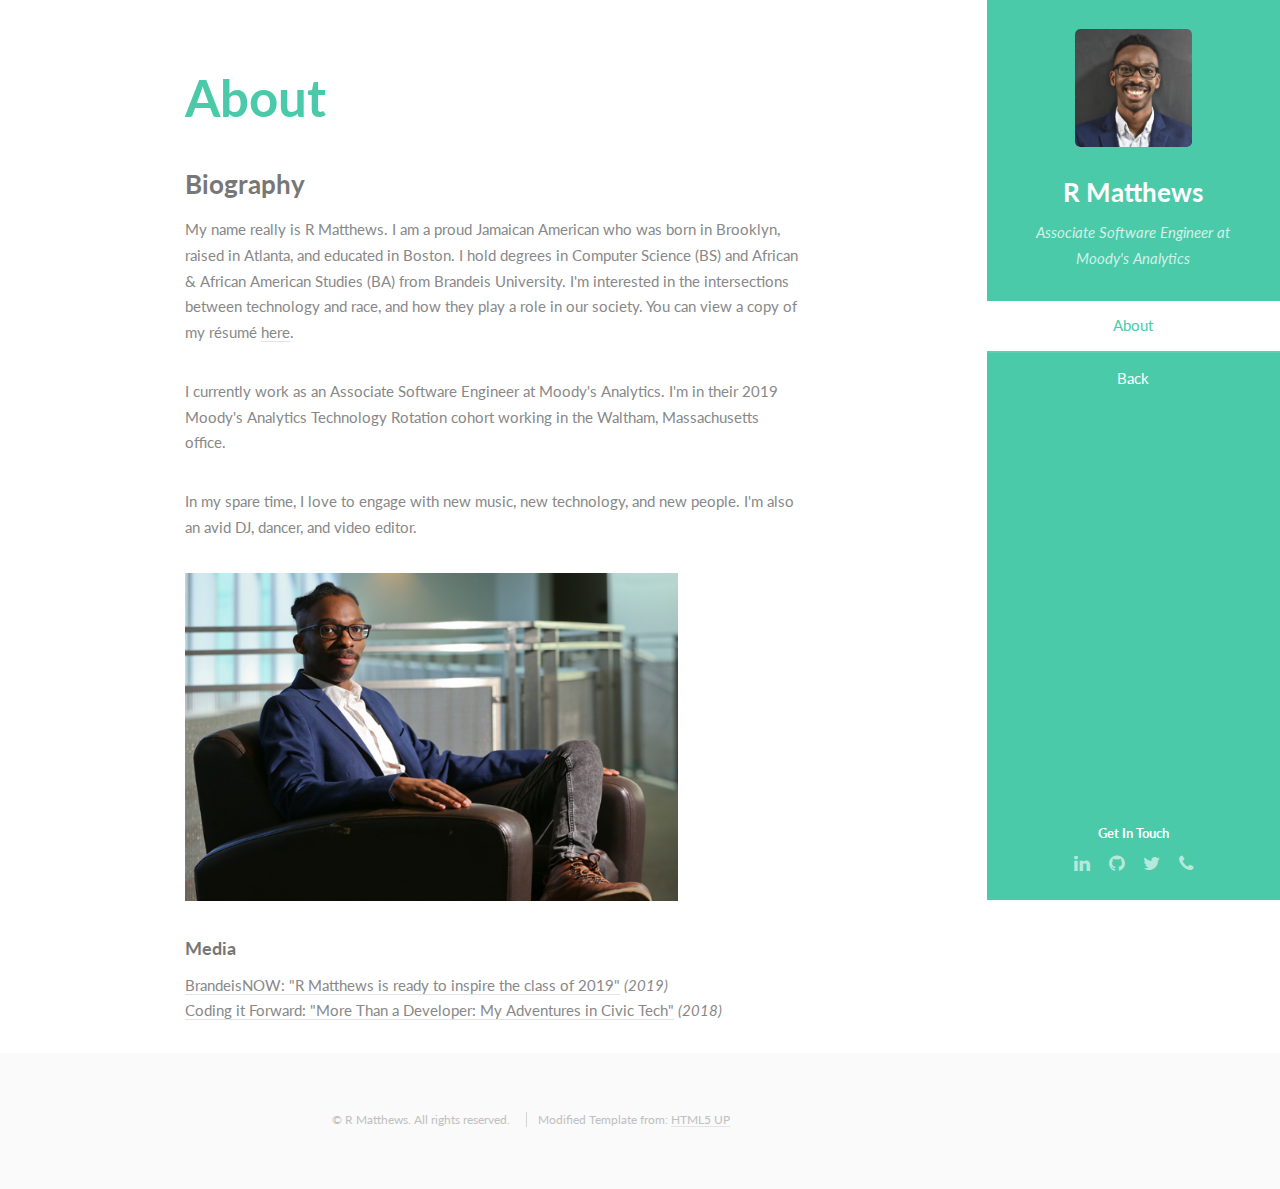
==== commit b7e09739: "added language to reflect my completion of my degrees" ====
--- a/about.html
+++ b/about.html
@@ -5,86 +5,95 @@
 	Free for personal and commercial use under the CCA 3.0 license (html5up.net/license)
 -->
 <html>
-	<head>
-		<title>R Matthews</title>
-		<meta charset="utf-8" />
-		<meta name="viewport" content="width=device-width, initial-scale=1" />
-		<!--[if lte IE 8]><script src="assets/js/ie/html5shiv.js"></script><![endif]-->
-		<link rel="stylesheet" href="assets/css/main.css" />
-		<!--[if lte IE 8]><link rel="stylesheet" href="assets/css/ie8.css" /><![endif]-->
-	</head>
-	<body>
 
-		<!-- Header -->
-			<section id="header">
-				<header>
-					<span class="image avatar"><img src="images/avatar.jpg" alt=""/></span>
-					<h1 id="logo"><a href="index.html">R Matthews</a></h1>
-					<p>Studying Computer Science / African & African-American Studies at Brandeis University</p>
-				</header>
-				<nav id="nav">
-					<ul>
-						<li><a href="#one" class="active">About</a></li>
-						<li><a href="index.html">Back</a></li>
-					</ul>
-				</nav>
-				<footer>
-          <h5>Get In Touch</h5>
-					<ul class="icons">
-						<li><a href="https://linkedin.com/in/rrmatthews" class="icon fa-linkedin"><span class="label">LinkedIn</span></a></li>
-						<li><a href="https://github.com/rrmatthews" class="icon fa-github"><span class="label">Github</span></a></li>
-						<li><a href="https://twitter.com/rrmatthews_/" class="icon fa-twitter"><span class="label">Twitter</span></a></li>
-						<li><a href="tel:4048952339" class="icon fa-phone"><span class="label">Call Me</span></a></li>
-					</ul>
-				</footer>
+<head>
+	<title>R Matthews</title>
+	<meta charset="utf-8" />
+	<meta name="viewport" content="width=device-width, initial-scale=1" />
+	<!--[if lte IE 8]><script src="assets/js/ie/html5shiv.js"></script><![endif]-->
+	<link rel="stylesheet" href="assets/css/main.css" />
+	<!--[if lte IE 8]><link rel="stylesheet" href="assets/css/ie8.css" /><![endif]-->
+</head>
+
+<body>
+
+	<!-- Header -->
+	<section id="header">
+		<header>
+			<span class="image avatar"><img src="images/avatar.jpg" alt="" /></span>
+			<h1 id="logo"><a href="index.html">R Matthews</a></h1>
+			<p>Associate Software Engineer at Moody's Analytics</p>
+		</header>
+		<nav id="nav">
+			<ul>
+				<li><a href="#one" class="active">About</a></li>
+				<li><a href="index.html">Back</a></li>
+			</ul>
+		</nav>
+		<footer>
+			<h5>Get In Touch</h5>
+			<ul class="icons">
+				<li><a href="https://linkedin.com/in/rrmatthews" class="icon fa-linkedin"><span
+							class="label">LinkedIn</span></a></li>
+				<li><a href="https://github.com/rrmatthews" class="icon fa-github"><span class="label">Github</span></a>
+				</li>
+				<li><a href="https://twitter.com/rrmatthews_/" class="icon fa-twitter"><span
+							class="label">Twitter</span></a></li>
+				<li><a href="tel:4048952339" class="icon fa-phone"><span class="label">Call Me</span></a></li>
+			</ul>
+		</footer>
+	</section>
+
+	<!-- Wrapper -->
+	<div id="wrapper">
+
+		<!-- Main -->
+		<div id="main">
+
+			<!-- One -->
+			<section id="two">
+				<div class="container">
+					<header class="major">
+						<h2>About</h2>
+					</header>
+					<h3>Biography</h3>
+					<p>My name really is R Matthews. I am a proud Jamaican American who was born in Brooklyn, raised in
+						Atlanta, and educated in Boston. I hold degrees in Computer Science (BS) and African & African
+						American Studies (BA) from Brandeis University. I'm interested in the intersections between
+						technology and race, and how they play a role in our society. You can view a copy of my résumé
+						<a href="resume.html">here</a>.</p>
+					<p>I currently work as an Associate Software Engineer at Moody's Analytics. I'm in their 2019
+							Moody's Analytics Technology Rotation cohort working in the Waltham, Massachusetts office.</p>
+					<p>In my spare time, I love to engage with new music, new
+					technology, and new people. I'm also an avid DJ, dancer, and video editor.</p>
+					<img src="images/rbio.jpg" width="80%" height="80%">
+					<br>
+					<br>
+					<h4>Media</h4>
+					<a href="http://www.brandeis.edu/now/2018/may/r-matthews-profile.html">BrandeisNOW: "R Matthews is ready to inspire the class of 2019"</a><em> (2019)</em>
+					<br>
+					<a href="https://blog.codingitforward.com/more-than-a-developer-my-adventures-in-civic-tech-6058b8c150d8">Coding it Forward: "More Than a Developer: My Adventures in Civic Tech"</a><em> (2018)</em>
+				</div>
 			</section>
+		</div>
+	</div>
 
-      <!-- Wrapper -->
-  			<div id="wrapper">
+	<!-- Footer -->
+	<section id="footer">
+		<div class="container">
+			<ul class="copyright">
+				<li>&copy; R Matthews. All rights reserved.</li>
+				<li>Modified Template from: <a href="http://html5up.net">HTML5 UP</a></li>
+			</ul>
+		</div>
+	</section>
 
-  				<!-- Main -->
-  					<div id="main">
-
-  						<!-- One -->
-  							<section id="two">
-  								<div class="container">
-  									<header class="major">
-  										<h2>About</h2>
-  									</header>
-                    <h3>Biography</h3>
-                    <p>"My name really is R Matthews. I was born in Brooklyn, raised in Atlanta, and educated in Boston.
-										I am currently finishing up my senior year at Brandeis University studying Computer Science / African & African-American Studies at Brandeis University
-										as a double major. I'm interested in the intersections between technology and race, and how they play
-										a role in our society. You can view a copy of my résumé <a href="resume.html">here</a>. In my spare time,
-										I love to engage with new music, new technology, and new people. I am also an avid DJ, dancer, and video editor."
-                    </p>
-										<img src="images/rbio.jpg" width="80%" height="80%">
-										<br>
-										<br>
-										<h4>Media</h4>
-                    <a href="http://www.brandeis.edu/now/2018/may/r-matthews-profile.html">BrandeisNOW: "R Matthews '19 has a glide in his stride"</a><em> (2018)</em>
-										<br>
-										<a href="https://blog.codingitforward.com/more-than-a-developer-my-adventures-in-civic-tech-6058b8c150d8">Coding it Forward: "More Than a Developer: My Adventures in Civic Tech"</a><em> (2018)</em>
-                  </div>
-  							</section>
-              </div>
-            </div>
-
-						<!-- Footer -->
-							<section id="footer">
-								<div class="container">
-									<ul class="copyright">
-										<li>&copy; R Matthews. All rights reserved.</li><li>Modified Template from: <a href="http://html5up.net">HTML5 UP</a></li>
-									</ul>
-								</div>
-							</section>
-
-							<!-- Scripts -->
-								<script src="assets/js/jquery.min.js"></script>
-								<script src="assets/js/jquery.scrollzer.min.js"></script>
-								<script src="assets/js/jquery.scrolly.min.js"></script>
-								<script src="assets/js/skel.min.js"></script>
-								<script src="assets/js/util.js"></script>
-								<!--[if lte IE 8]><script src="assets/js/ie/respond.min.js"></script><![endif]-->
-								<script src="assets/js/main.js"></script>
-    </body>
+	<!-- Scripts -->
+	<script src="assets/js/jquery.min.js"></script>
+	<script src="assets/js/jquery.scrollzer.min.js"></script>
+	<script src="assets/js/jquery.scrolly.min.js"></script>
+	<script src="assets/js/skel.min.js"></script>
+	<script src="assets/js/util.js"></script>
+	<!--[if lte IE 8]><script src="assets/js/ie/respond.min.js"></script><![endif]-->
+	<script src="assets/js/main.js"></script>
+</body>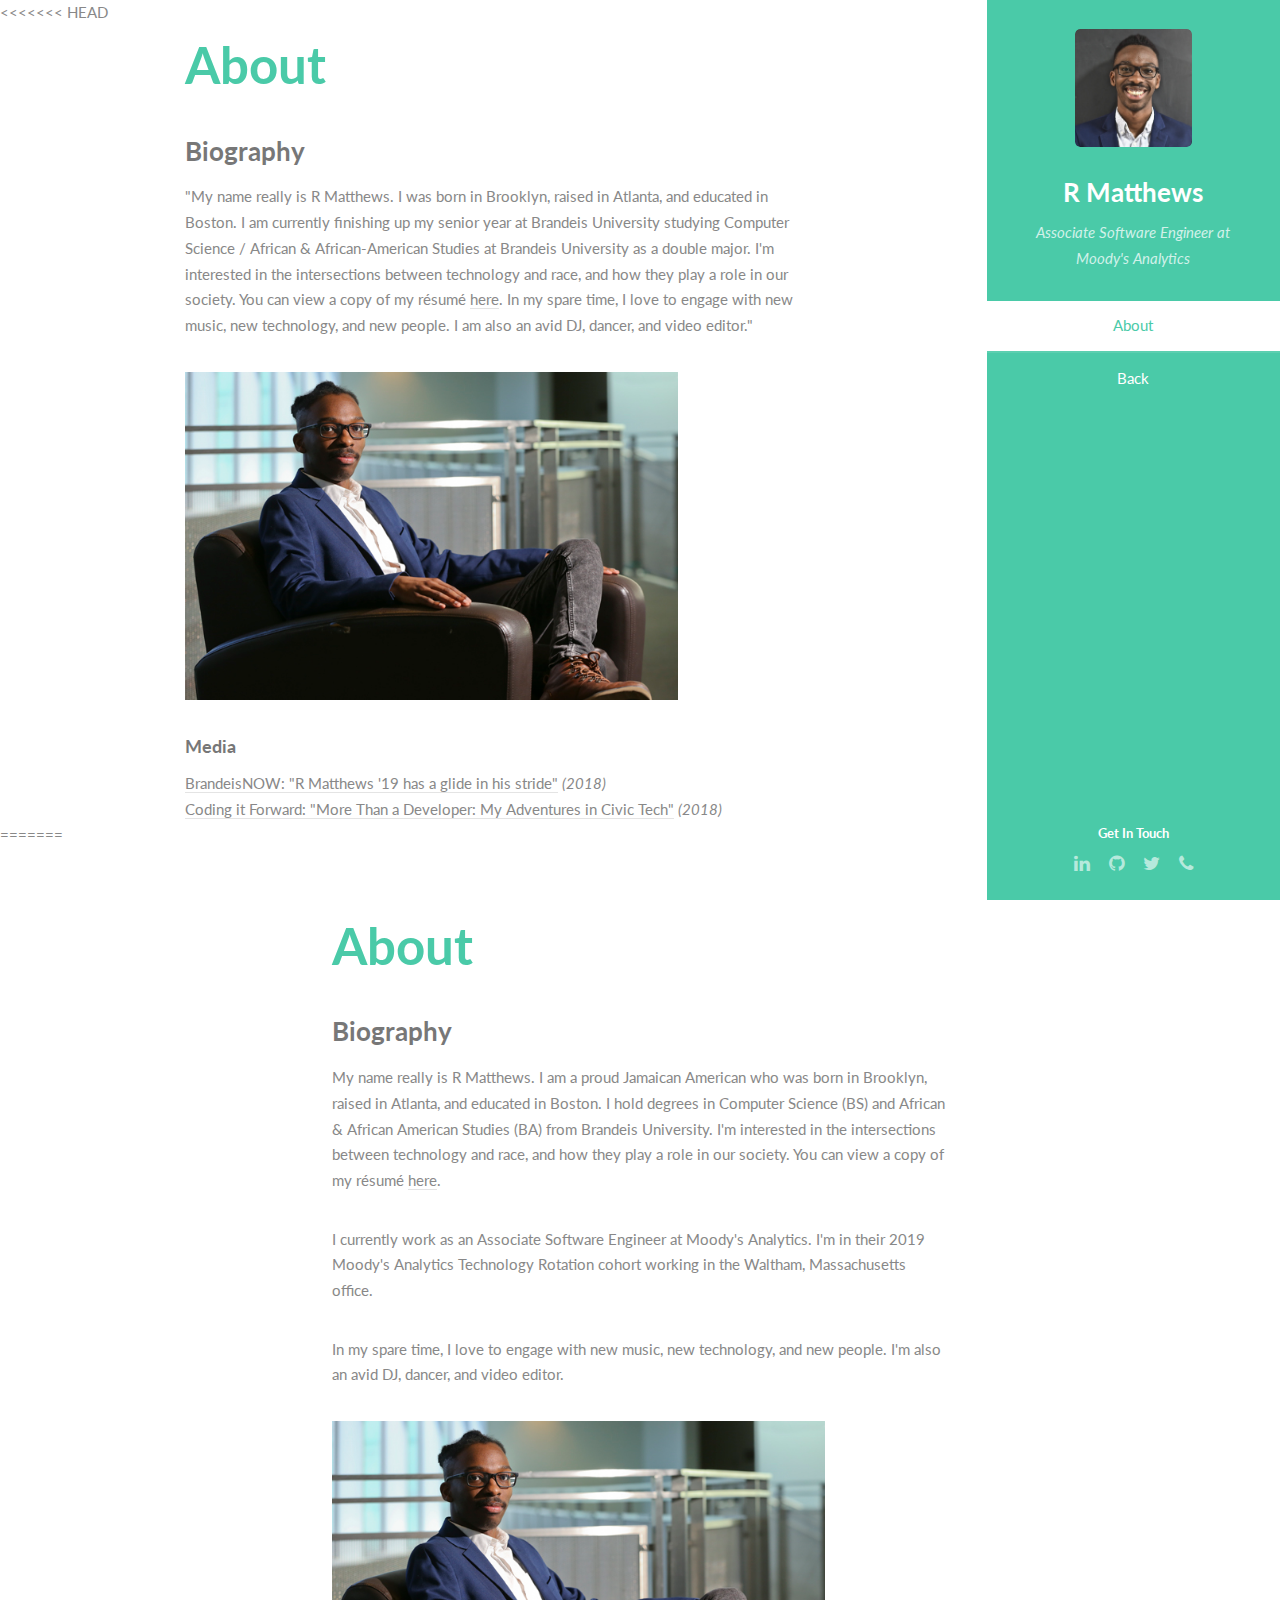
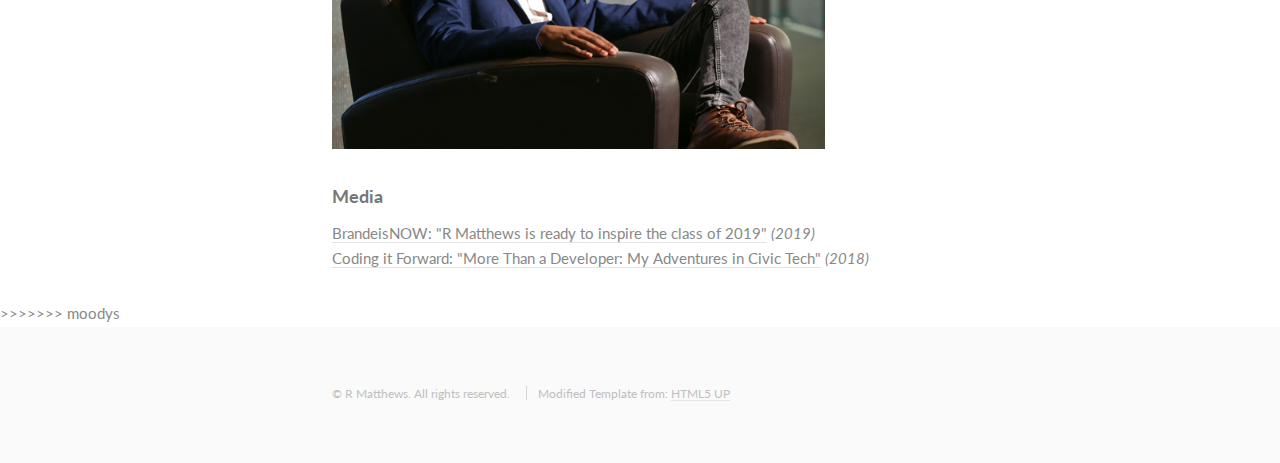
==== commit 96d0dc90: "fixed merge conflict" ====
--- a/about.html
+++ b/about.html
@@ -47,6 +47,32 @@
 	<!-- Wrapper -->
 	<div id="wrapper">
 
+<<<<<<< HEAD
+  						<!-- One -->
+  							<section id="two">
+  								<div class="container">
+  									<header class="major">
+  										<h2>About</h2>
+  									</header>
+                    <h3>Biography</h3>
+                    <p>"My name really is R Matthews. I was born in Brooklyn, raised in Atlanta, and educated in Boston.
+										I am currently finishing up my senior year at Brandeis University studying Computer Science / African & African-American Studies at Brandeis University
+										as a double major. I'm interested in the intersections between technology and race, and how they play
+										a role in our society. You can view a copy of my résumé <a href="resume.html">here</a>. In my spare time,
+										I love to engage with new music, new technology, and new people. I am also an avid DJ, dancer, and video editor."
+                    </p>
+										<img src="images/rbio.jpg" width="80%" height="80%">
+										<br>
+										<br>
+										<h4>Media</h4>
+                    <a href="http://www.brandeis.edu/now/2018/may/r-matthews-profile.html">BrandeisNOW: "R Matthews '19 has a glide in his stride"</a><em> (2018)</em>
+										<br>
+										<a href="https://blog.codingitforward.com/more-than-a-developer-my-adventures-in-civic-tech-6058b8c150d8">Coding it Forward: "More Than a Developer: My Adventures in Civic Tech"</a><em> (2018)</em>
+                  </div>
+  							</section>
+              </div>
+            </div>
+=======
 		<!-- Main -->
 		<div id="main">
 
@@ -77,6 +103,7 @@
 			</section>
 		</div>
 	</div>
+>>>>>>> moodys
 
 	<!-- Footer -->
 	<section id="footer">
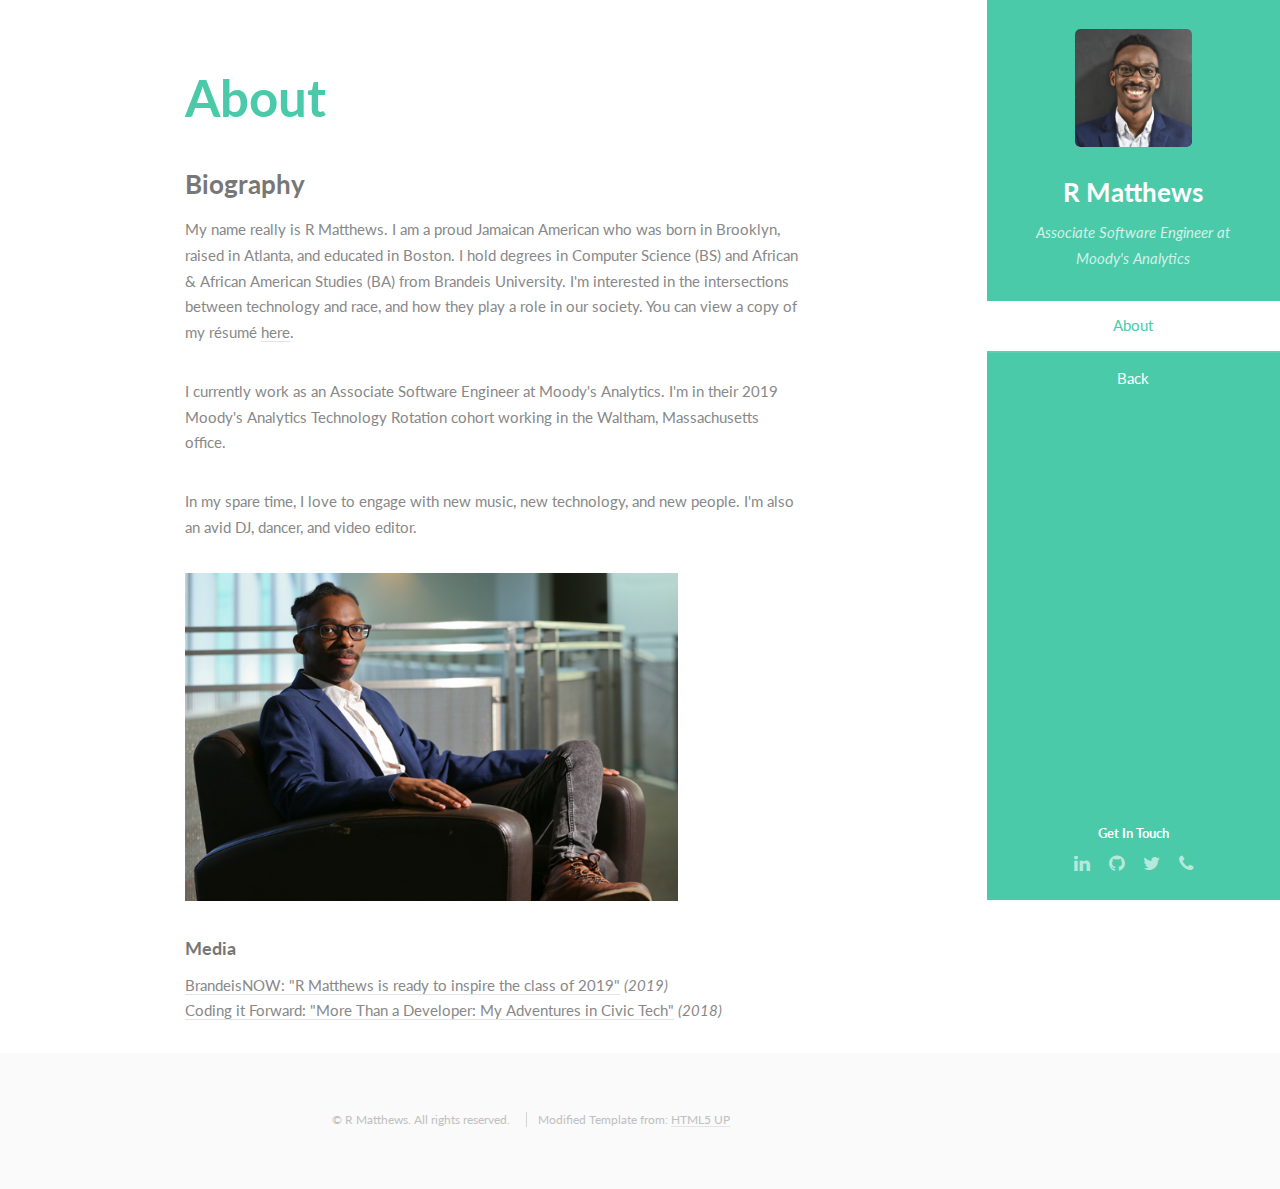
==== commit 326b4b3b: "merging" ====
--- a/about.html
+++ b/about.html
@@ -47,32 +47,6 @@
 	<!-- Wrapper -->
 	<div id="wrapper">
 
-<<<<<<< HEAD
-  						<!-- One -->
-  							<section id="two">
-  								<div class="container">
-  									<header class="major">
-  										<h2>About</h2>
-  									</header>
-                    <h3>Biography</h3>
-                    <p>"My name really is R Matthews. I was born in Brooklyn, raised in Atlanta, and educated in Boston.
-										I am currently finishing up my senior year at Brandeis University studying Computer Science / African & African-American Studies at Brandeis University
-										as a double major. I'm interested in the intersections between technology and race, and how they play
-										a role in our society. You can view a copy of my résumé <a href="resume.html">here</a>. In my spare time,
-										I love to engage with new music, new technology, and new people. I am also an avid DJ, dancer, and video editor."
-                    </p>
-										<img src="images/rbio.jpg" width="80%" height="80%">
-										<br>
-										<br>
-										<h4>Media</h4>
-                    <a href="http://www.brandeis.edu/now/2018/may/r-matthews-profile.html">BrandeisNOW: "R Matthews '19 has a glide in his stride"</a><em> (2018)</em>
-										<br>
-										<a href="https://blog.codingitforward.com/more-than-a-developer-my-adventures-in-civic-tech-6058b8c150d8">Coding it Forward: "More Than a Developer: My Adventures in Civic Tech"</a><em> (2018)</em>
-                  </div>
-  							</section>
-              </div>
-            </div>
-=======
 		<!-- Main -->
 		<div id="main">
 
@@ -103,7 +77,6 @@
 			</section>
 		</div>
 	</div>
->>>>>>> moodys
 
 	<!-- Footer -->
 	<section id="footer">
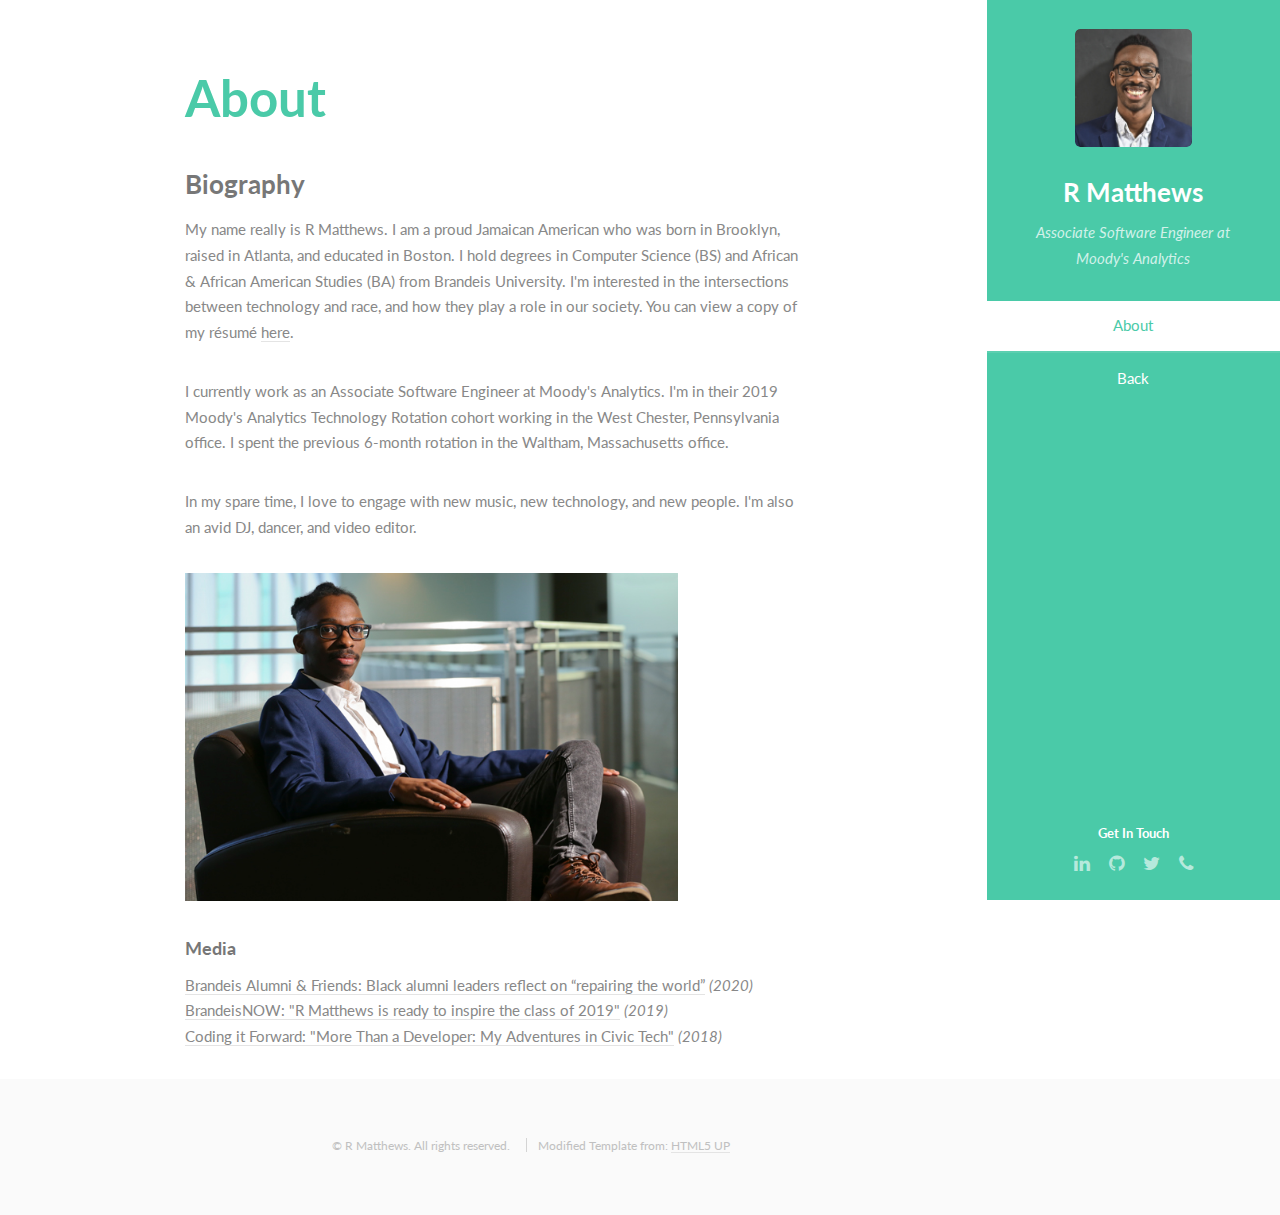
==== commit d55aca2c: "updated resume & updated current workplace location" ====
--- a/about.html
+++ b/about.html
@@ -63,13 +63,15 @@
 						technology and race, and how they play a role in our society. You can view a copy of my résumé
 						<a href="resume.html">here</a>.</p>
 					<p>I currently work as an Associate Software Engineer at Moody's Analytics. I'm in their 2019
-							Moody's Analytics Technology Rotation cohort working in the Waltham, Massachusetts office.</p>
+							Moody's Analytics Technology Rotation cohort working in the West Chester, Pennsylvania office. I spent the previous 6-month rotation in the Waltham, Massachusetts office.</p>
 					<p>In my spare time, I love to engage with new music, new
 					technology, and new people. I'm also an avid DJ, dancer, and video editor.</p>
 					<img src="images/rbio.jpg" width="80%" height="80%">
 					<br>
 					<br>
 					<h4>Media</h4>
+					<a href="https://alumni.brandeis.edu/get-involved/shared-interest-groups/alumni-of-color/black-history-month/r-remi-matthews.html">Brandeis Alumni & Friends: Black alumni leaders reflect on “repairing the world”</a><em> (2020)</em>
+					<br>
 					<a href="http://www.brandeis.edu/now/2018/may/r-matthews-profile.html">BrandeisNOW: "R Matthews is ready to inspire the class of 2019"</a><em> (2019)</em>
 					<br>
 					<a href="https://blog.codingitforward.com/more-than-a-developer-my-adventures-in-civic-tech-6058b8c150d8">Coding it Forward: "More Than a Developer: My Adventures in Civic Tech"</a><em> (2018)</em>
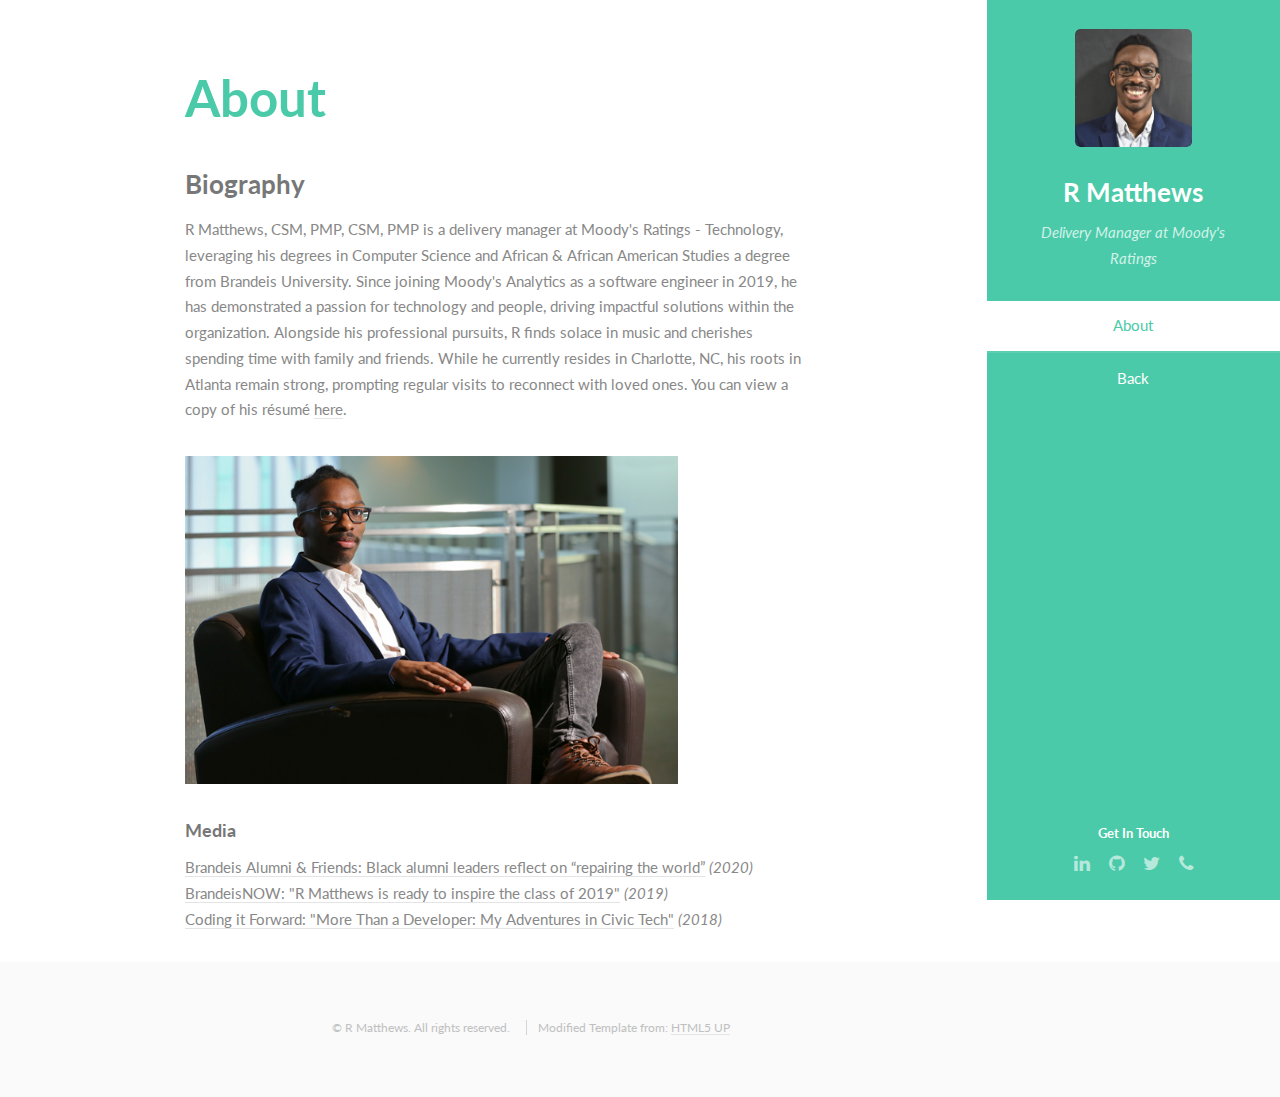
==== commit 946754d2: "small changes for name and title" ====
--- a/about.html
+++ b/about.html
@@ -7,7 +7,7 @@
 <html>
 
 <head>
-	<title>R Matthews</title>
+	<title>R Matthews, CSM, PMP, CSM, PMP, CSM, PMP, CSM, PMP, CSM, PMP, CSM, PMP, CSM, PMP, CSM, PMP, CSM, PMP, CSM, PMP, CSM, PMP, CSM, PMP, CSM, PMP, CSM, PMP</title>
 	<meta charset="utf-8" />
 	<meta name="viewport" content="width=device-width, initial-scale=1" />
 	<!--[if lte IE 8]><script src="assets/js/ie/html5shiv.js"></script><![endif]-->
@@ -22,7 +22,7 @@
 		<header>
 			<span class="image avatar"><img src="images/avatar.jpg" alt="" /></span>
 			<h1 id="logo"><a href="index.html">R Matthews</a></h1>
-			<p>Associate Software Engineer at Moody's Analytics</p>
+			<p>Delivery Manager at Moody's Ratings</p>
 		</header>
 		<nav id="nav">
 			<ul>
@@ -57,15 +57,8 @@
 						<h2>About</h2>
 					</header>
 					<h3>Biography</h3>
-					<p>My name really is R Matthews. I am a proud Jamaican American who was born in Brooklyn, raised in
-						Atlanta, and educated in Boston. I hold degrees in Computer Science (BS) and African & African
-						American Studies (BA) from Brandeis University. I'm interested in the intersections between
-						technology and race, and how they play a role in our society. You can view a copy of my résumé
+					<p>R Matthews, CSM, PMP, CSM, PMP is a delivery manager at Moody's Ratings - Technology, leveraging his degrees in Computer Science and African & African American Studies a degree from Brandeis University. Since joining Moody's Analytics as a software engineer in 2019, he has demonstrated a passion for technology and people, driving impactful solutions within the organization. Alongside his professional pursuits, R finds solace in music and cherishes spending time with family and friends. While he currently resides in Charlotte, NC, his roots in Atlanta remain strong, prompting regular visits to reconnect with loved ones. You can view a copy of his résumé
 						<a href="resume.html">here</a>.</p>
-					<p>I currently work as an Associate Software Engineer at Moody's Analytics. I'm in their 2019
-							Moody's Analytics Technology Rotation cohort working in the West Chester, Pennsylvania office. I spent the previous 6-month rotation in the Waltham, Massachusetts office.</p>
-					<p>In my spare time, I love to engage with new music, new
-					technology, and new people. I'm also an avid DJ, dancer, and video editor.</p>
 					<img src="images/rbio.jpg" width="80%" height="80%">
 					<br>
 					<br>
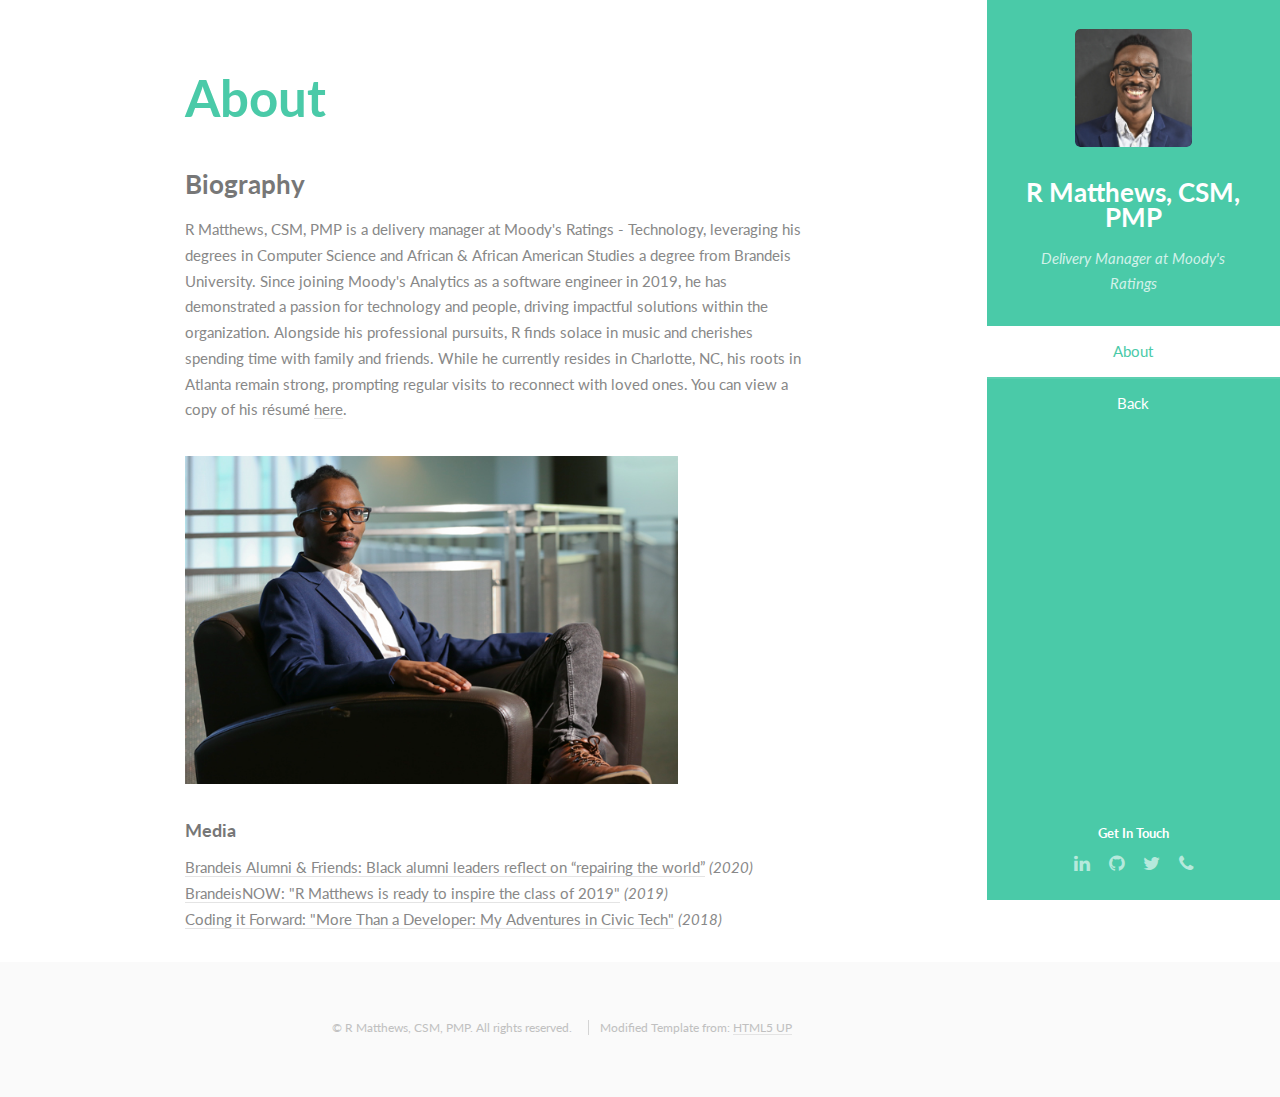
==== commit e561913b: "updating name to include CSM, PMP" ====
--- a/about.html
+++ b/about.html
@@ -7,7 +7,7 @@
 <html>
 
 <head>
-	<title>R Matthews, CSM, PMP, CSM, PMP, CSM, PMP, CSM, PMP, CSM, PMP, CSM, PMP, CSM, PMP, CSM, PMP, CSM, PMP, CSM, PMP, CSM, PMP, CSM, PMP, CSM, PMP, CSM, PMP</title>
+	<title>R Matthews, CSM, PMP</title>
 	<meta charset="utf-8" />
 	<meta name="viewport" content="width=device-width, initial-scale=1" />
 	<!--[if lte IE 8]><script src="assets/js/ie/html5shiv.js"></script><![endif]-->
@@ -21,7 +21,7 @@
 	<section id="header">
 		<header>
 			<span class="image avatar"><img src="images/avatar.jpg" alt="" /></span>
-			<h1 id="logo"><a href="index.html">R Matthews</a></h1>
+			<h1 id="logo"><a href="index.html">R Matthews, CSM, PMP</a></h1>
 			<p>Delivery Manager at Moody's Ratings</p>
 		</header>
 		<nav id="nav">
@@ -57,7 +57,7 @@
 						<h2>About</h2>
 					</header>
 					<h3>Biography</h3>
-					<p>R Matthews, CSM, PMP, CSM, PMP is a delivery manager at Moody's Ratings - Technology, leveraging his degrees in Computer Science and African & African American Studies a degree from Brandeis University. Since joining Moody's Analytics as a software engineer in 2019, he has demonstrated a passion for technology and people, driving impactful solutions within the organization. Alongside his professional pursuits, R finds solace in music and cherishes spending time with family and friends. While he currently resides in Charlotte, NC, his roots in Atlanta remain strong, prompting regular visits to reconnect with loved ones. You can view a copy of his résumé
+					<p>R Matthews, CSM, PMP is a delivery manager at Moody's Ratings - Technology, leveraging his degrees in Computer Science and African & African American Studies a degree from Brandeis University. Since joining Moody's Analytics as a software engineer in 2019, he has demonstrated a passion for technology and people, driving impactful solutions within the organization. Alongside his professional pursuits, R finds solace in music and cherishes spending time with family and friends. While he currently resides in Charlotte, NC, his roots in Atlanta remain strong, prompting regular visits to reconnect with loved ones. You can view a copy of his résumé
 						<a href="resume.html">here</a>.</p>
 					<img src="images/rbio.jpg" width="80%" height="80%">
 					<br>
@@ -77,7 +77,7 @@
 	<section id="footer">
 		<div class="container">
 			<ul class="copyright">
-				<li>&copy; R Matthews. All rights reserved.</li>
+				<li>&copy; R Matthews, CSM, PMP. All rights reserved.</li>
 				<li>Modified Template from: <a href="http://html5up.net">HTML5 UP</a></li>
 			</ul>
 		</div>
